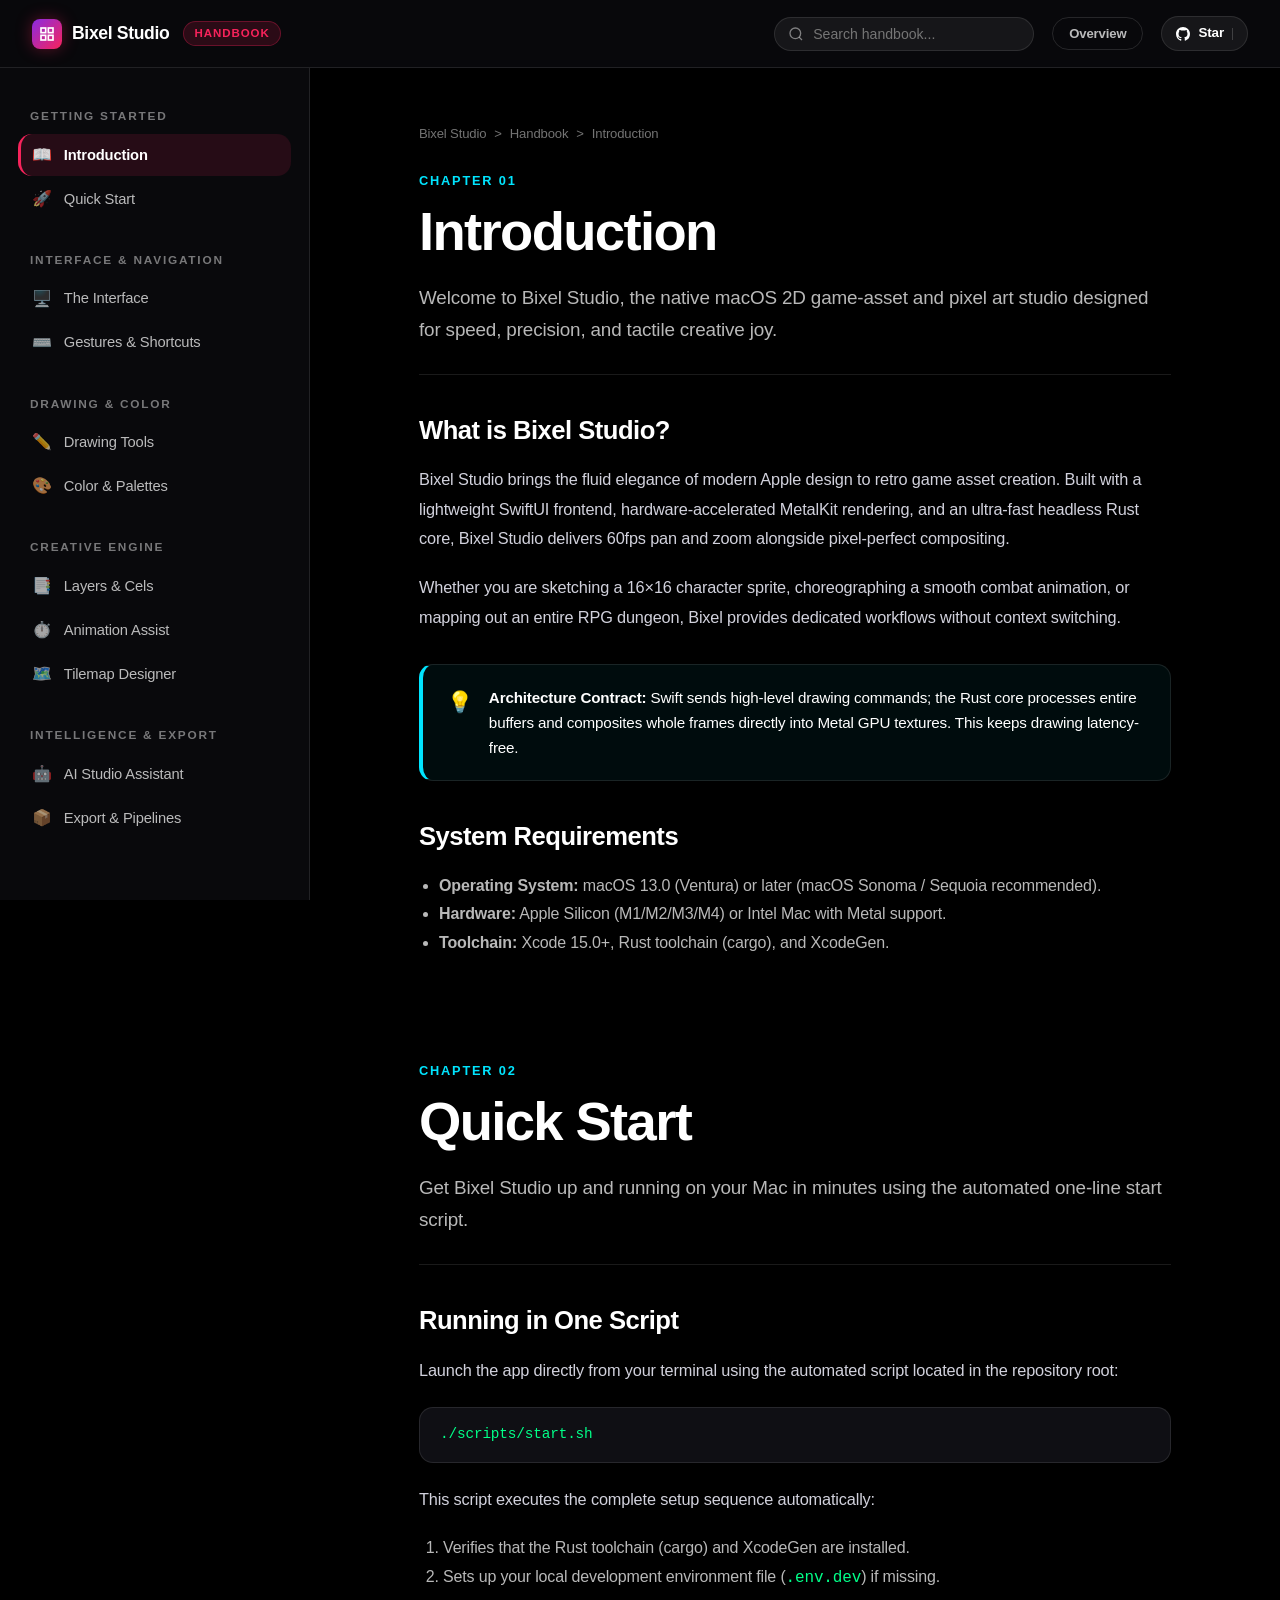
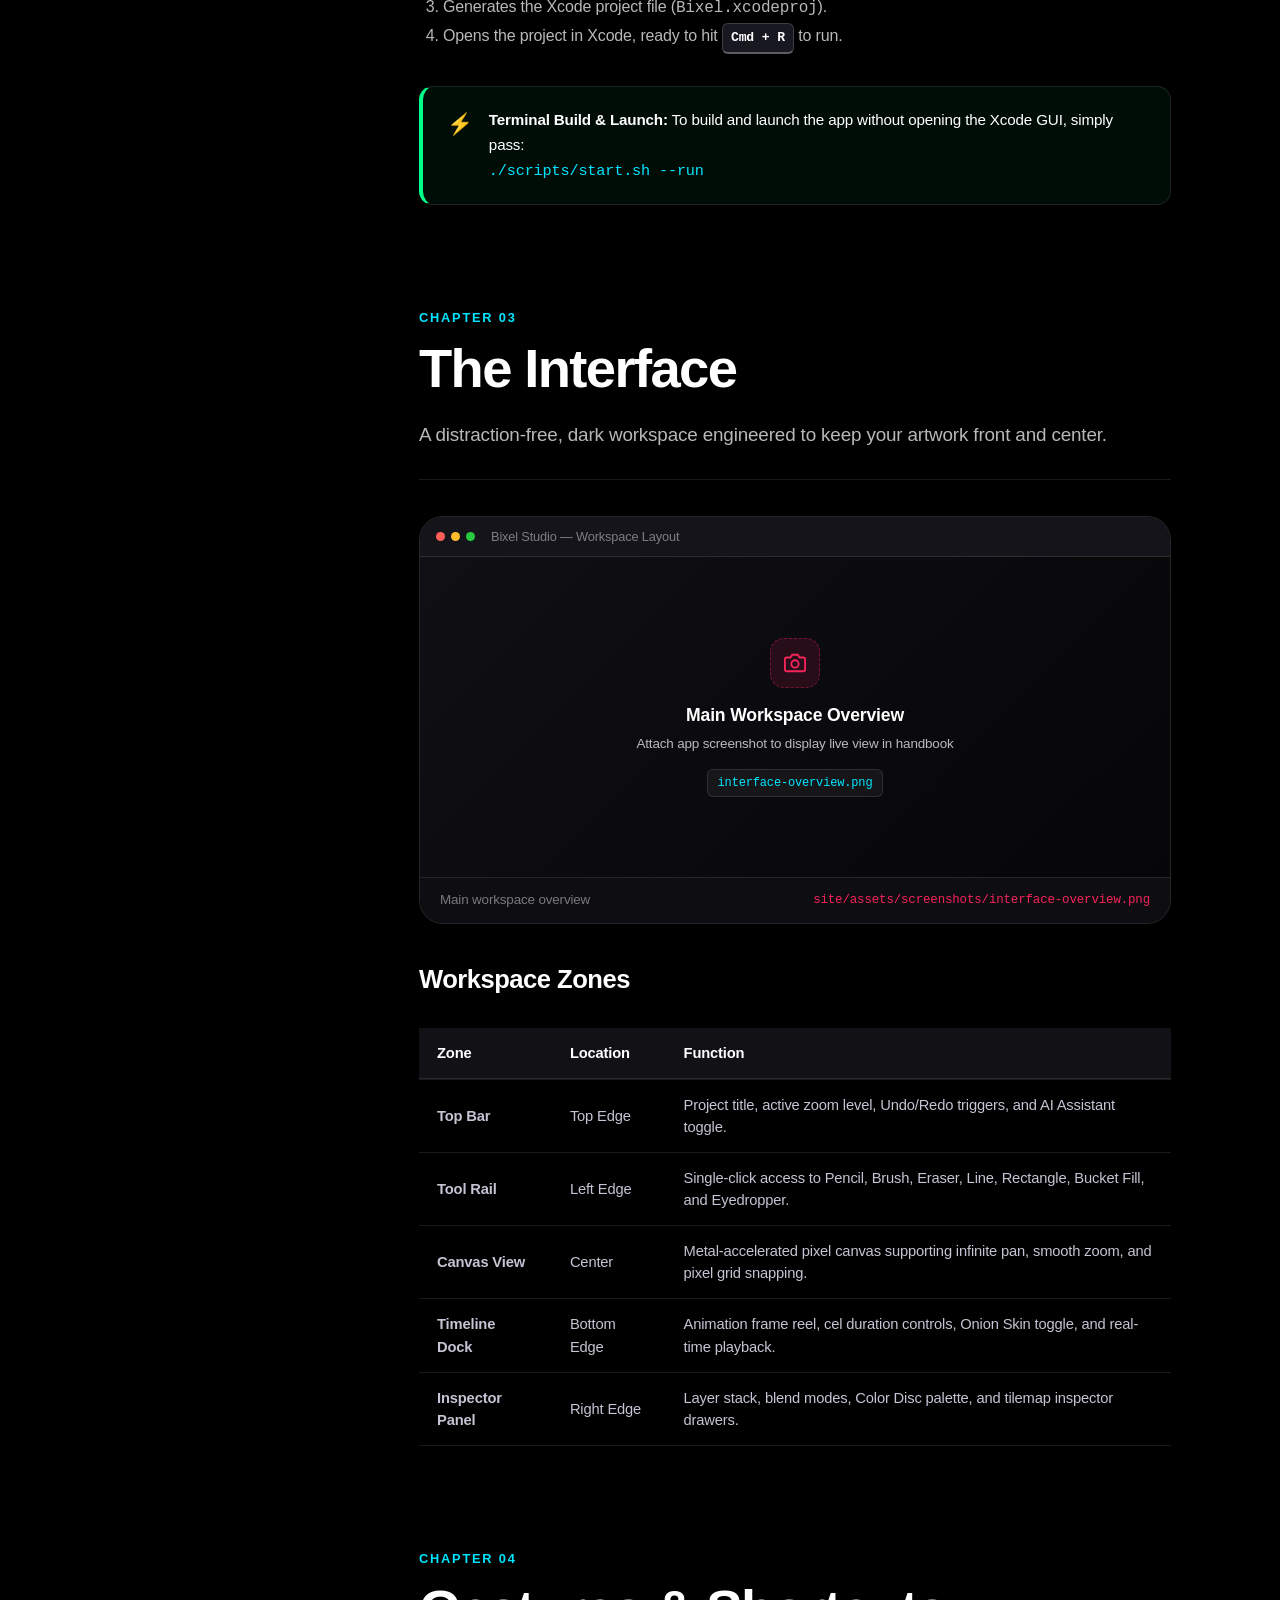
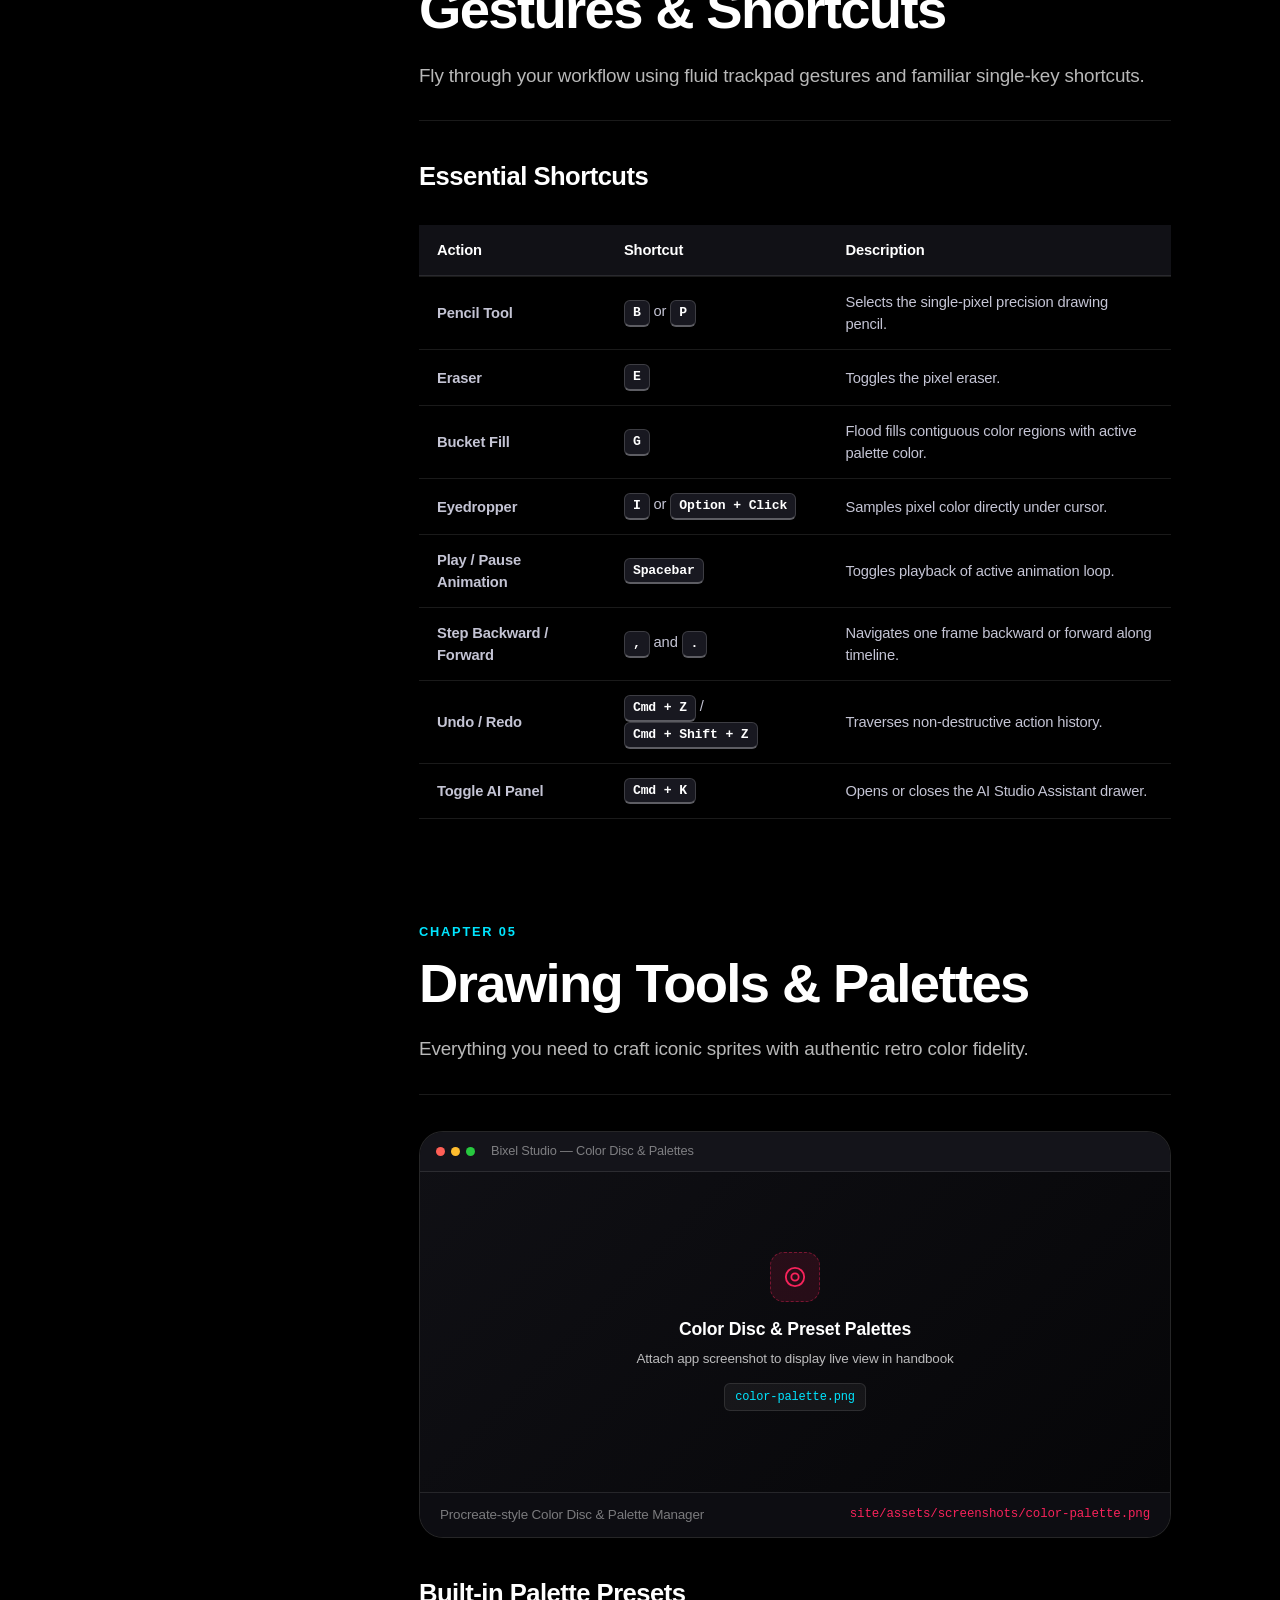
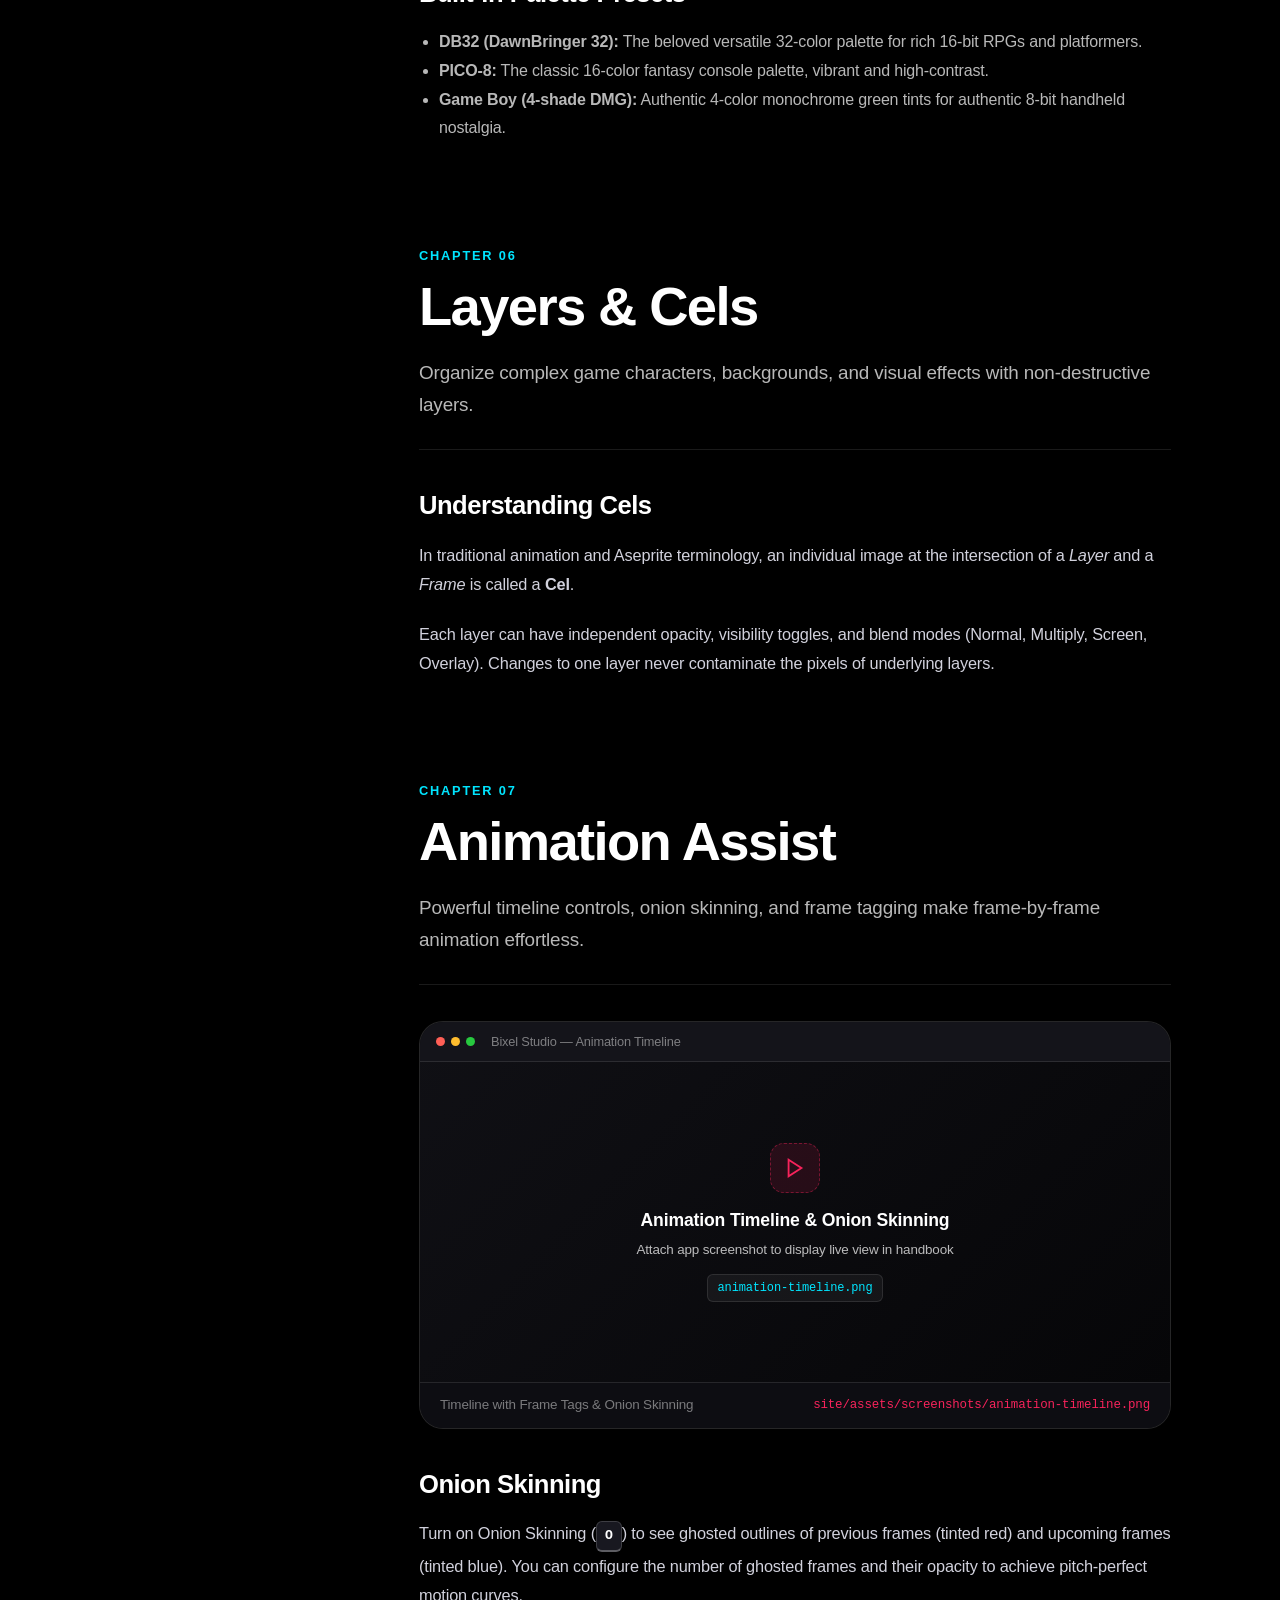
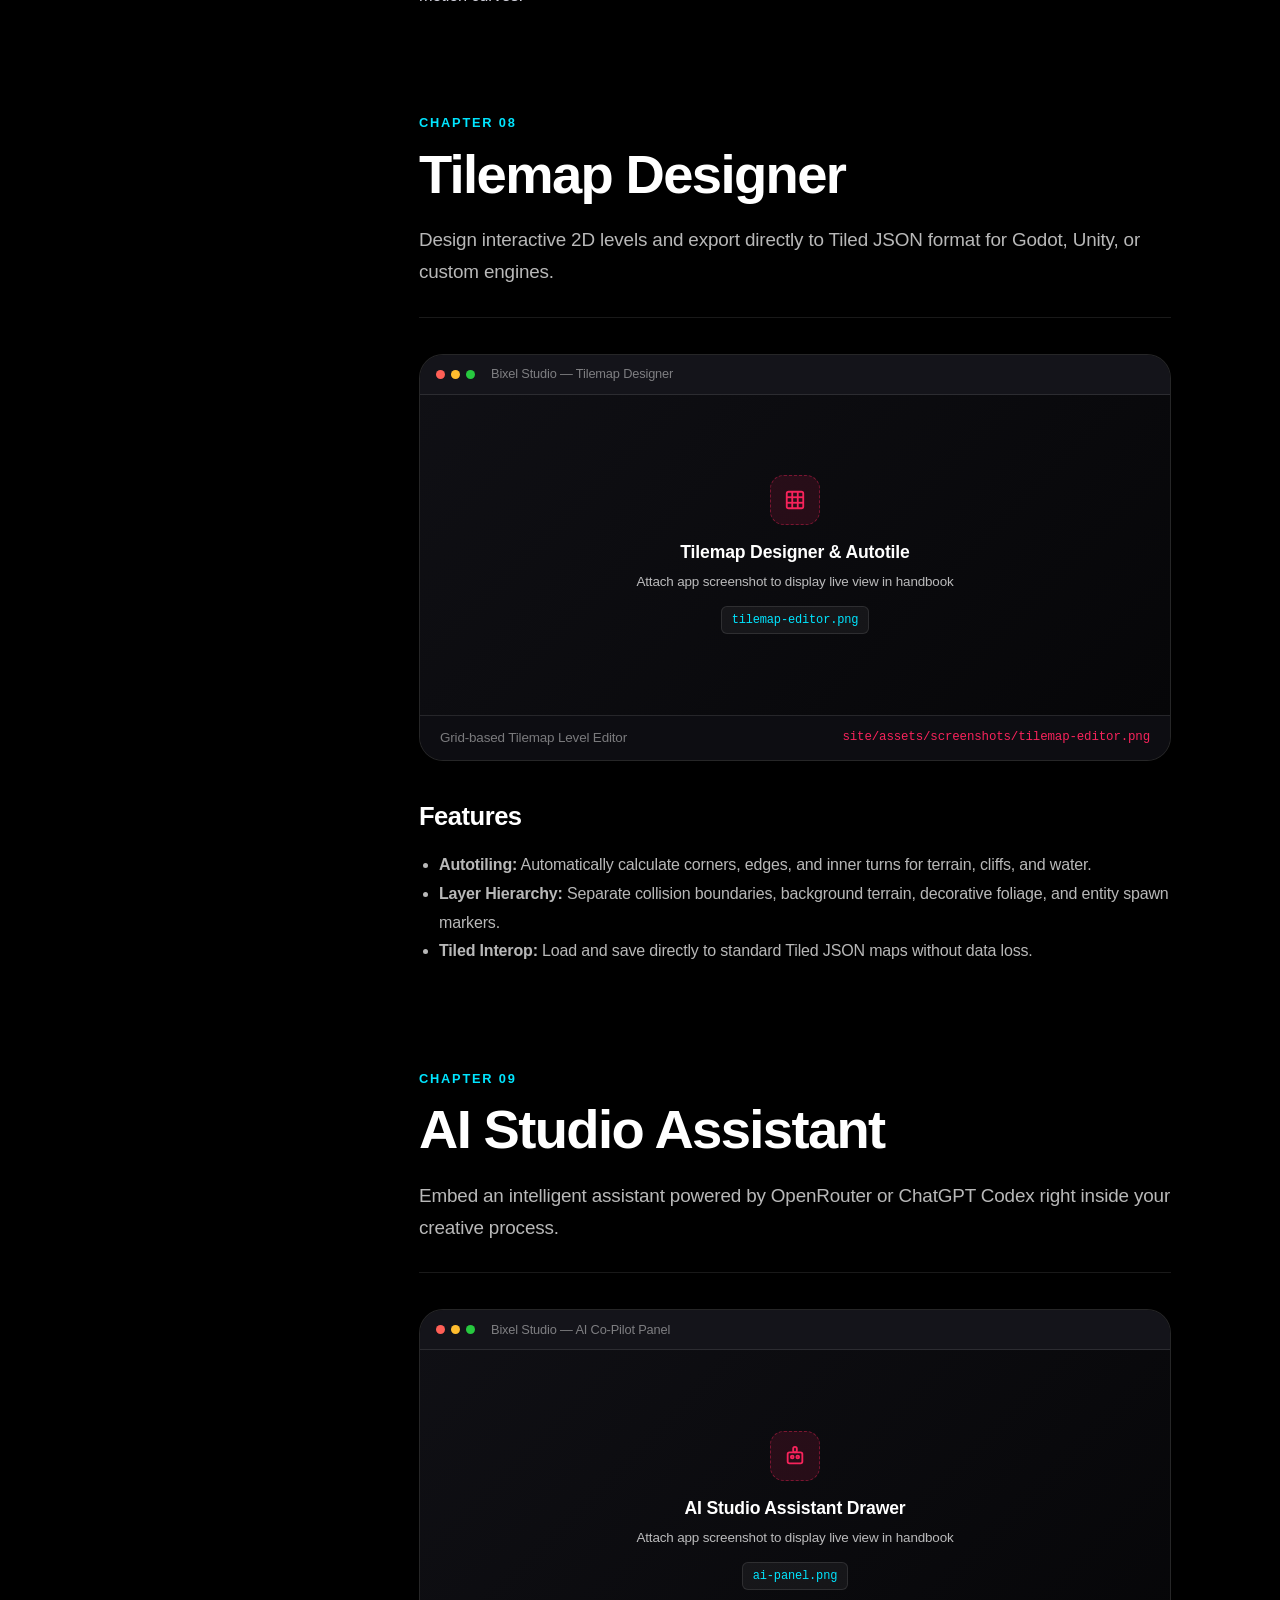
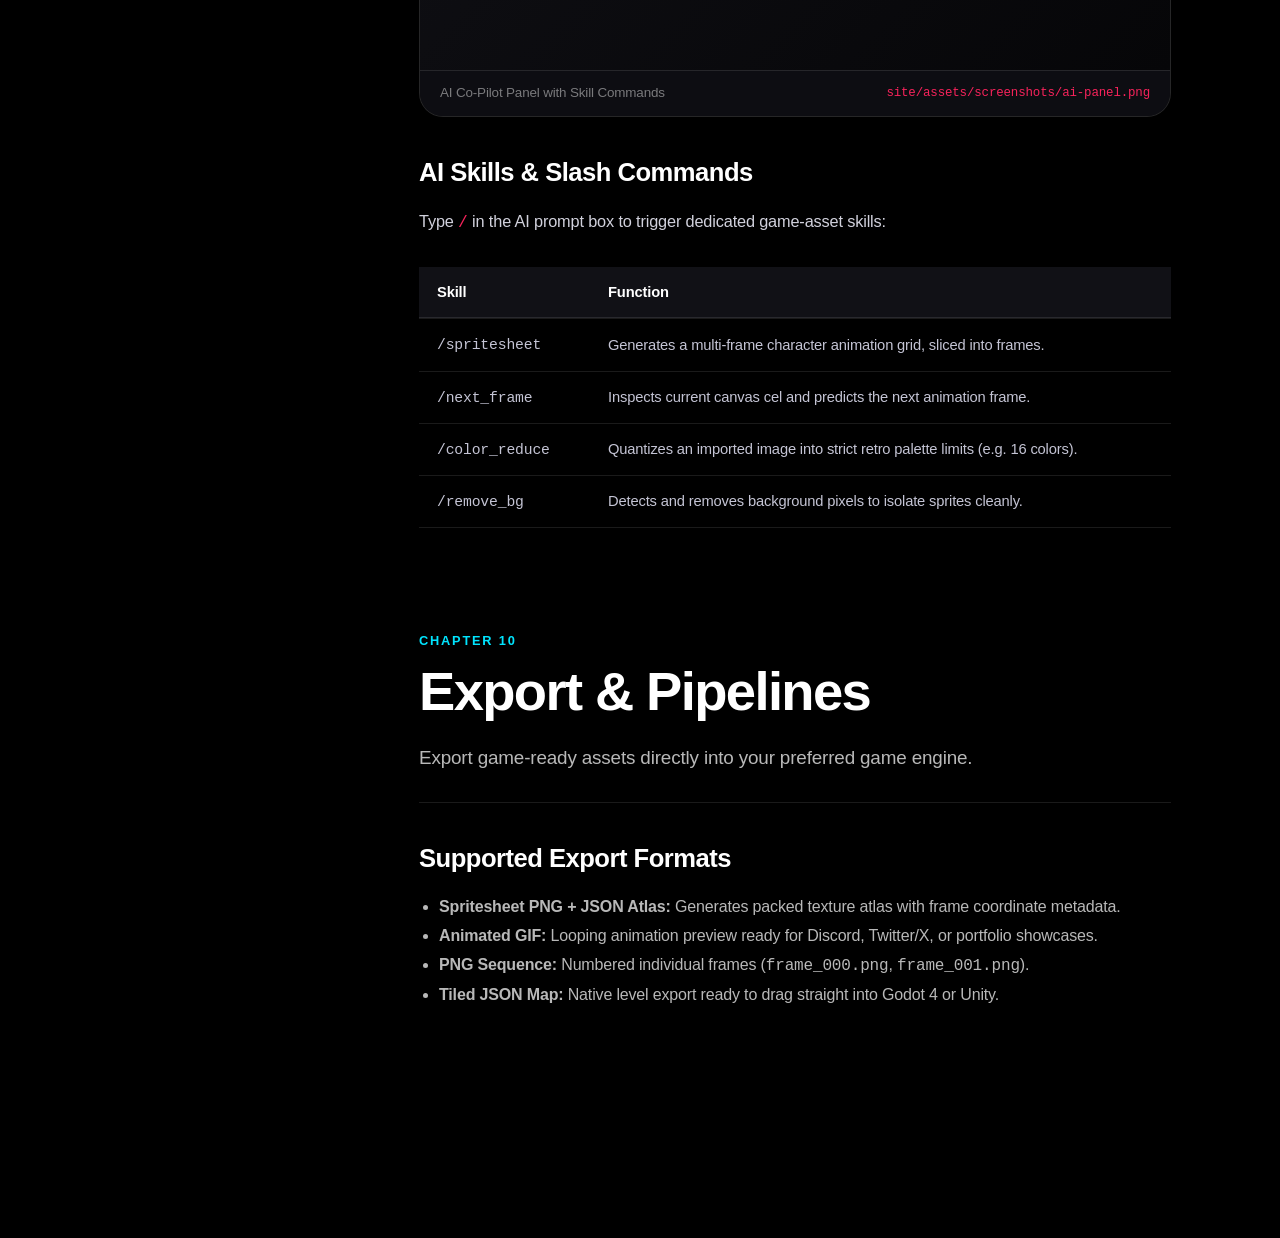
==== site/handbook/index.html @ d289a68b "gh paghesd" ====
<!DOCTYPE html>
<html lang="en">
<head>
  <meta charset="UTF-8">
  <meta name="viewport" content="width=device-width, initial-scale=1.0">
  <title>Bixel Studio Handbook — Official Documentation</title>
  <meta name="description" content="Official documentation and user guide for Bixel Studio on macOS. Learn pixel art tools, animation timelines, tilemaps, and AI assistant skills.">
  <link rel="stylesheet" href="../assets/css/style.css">
  <link rel="stylesheet" href="../assets/css/handbook.css">
</head>
<body class="handbook-body">

  <!-- Top Navigation Bar (Procreate Handbook Style) -->
  <header class="hb-topbar">
    <div class="hb-brand">
      <a href="../index.html" style="display: flex; align-items: center; gap: 10px;">
        <div class="hb-logo-box">
          <svg width="16" height="16" viewBox="0 0 24 24" fill="none" stroke="#ffffff" stroke-width="2.5">
            <rect x="3" y="3" width="7" height="7"></rect>
            <rect x="14" y="3" width="7" height="7"></rect>
            <rect x="14" y="14" width="7" height="7"></rect>
            <rect x="3" y="14" width="7" height="7"></rect>
          </svg>
        </div>
        <span class="hb-brand-title">Bixel Studio</span>
      </a>
      <span class="hb-badge">Handbook</span>
    </div>

    <div class="hb-actions">
      <div class="hb-search-wrap">
        <svg class="hb-search-icon" width="16" height="16" viewBox="0 0 24 24" fill="none" stroke="currentColor" stroke-width="2">
          <circle cx="11" cy="11" r="8"></circle>
          <line x1="21" y1="21" x2="16.65" y2="16.65"></line>
        </svg>
        <input type="text" id="handbook-search" class="hb-search-input" placeholder="Search handbook...">
      </div>
      <a href="../index.html" class="pro-btn pro-btn-tertiary pro-btn-sm">Overview</a>
      <a href="https://github.com/ajithberlin/bixel-native" target="_blank" rel="noopener" class="gh-star-pill" title="Star on GitHub">
        <svg width="14" height="14" viewBox="0 0 16 16" fill="currentColor">
          <path d="M8 0C3.58 0 0 3.58 0 8c0 3.54 2.29 6.53 5.47 7.59.4.07.55-.17.55-.38 0-.19-.01-.82-.01-1.49-2.01.37-2.53-.49-2.69-.94-.09-.23-.48-.94-.82-1.13-.28-.15-.68-.52-.01-.53.63-.01 1.08.58 1.23.82.72 1.21 1.87.87 2.33.66.07-.52.28-.87.51-1.07-1.78-.2-3.64-.89-3.64-3.95 0-.87.31-1.59.82-2.15-.08-.2-.36-1.02.08-2.12 0 0 .67-.21 2.2.82.64-.18 1.32-.27 2-.27.68 0 1.36.09 2 .27 1.53-1.04 2.2-.82 2.2-.82.44 1.1.16 1.92.08 2.12.51.56.82 1.27.82 2.15 0 3.07-1.87 3.75-3.65 3.95.29.25.54.73.54 1.48 0 1.07-.01 1.93-.01 2.2 0 .21.15.46.55.38A8.013 8.013 0 0016 8c0-4.42-3.58-8-8-8z"/>
        </svg>
        <span>Star</span>
        <span class="gh-star-divider"></span>
        <span class="github-stars-count" style="display: none;">★</span>
      </a>
    </div>
  </header>

  <div class="hb-layout">
    <!-- Sticky Sidebar Navigation -->
    <aside class="hb-sidebar">
      <div class="sidebar-group">
        <span class="sidebar-group-title">Getting Started</span>
        <ul class="sidebar-menu">
          <li><a href="#introduction" class="sidebar-item-link active"><span class="sidebar-item-icon">📖</span> Introduction</a></li>
          <li><a href="#quick-start" class="sidebar-item-link"><span class="sidebar-item-icon">🚀</span> Quick Start</a></li>
        </ul>
      </div>

      <div class="sidebar-group">
        <span class="sidebar-group-title">Interface & Navigation</span>
        <ul class="sidebar-menu">
          <li><a href="#interface" class="sidebar-item-link"><span class="sidebar-item-icon">🖥️</span> The Interface</a></li>
          <li><a href="#gestures-shortcuts" class="sidebar-item-link"><span class="sidebar-item-icon">⌨️</span> Gestures & Shortcuts</a></li>
        </ul>
      </div>

      <div class="sidebar-group">
        <span class="sidebar-group-title">Drawing & Color</span>
        <ul class="sidebar-menu">
          <li><a href="#tools" class="sidebar-item-link"><span class="sidebar-item-icon">✏️</span> Drawing Tools</a></li>
          <li><a href="#palettes" class="sidebar-item-link"><span class="sidebar-item-icon">🎨</span> Color & Palettes</a></li>
        </ul>
      </div>

      <div class="sidebar-group">
        <span class="sidebar-group-title">Creative Engine</span>
        <ul class="sidebar-menu">
          <li><a href="#layers-cels" class="sidebar-item-link"><span class="sidebar-item-icon">📑</span> Layers & Cels</a></li>
          <li><a href="#animation" class="sidebar-item-link"><span class="sidebar-item-icon">⏱️</span> Animation Assist</a></li>
          <li><a href="#tilemaps" class="sidebar-item-link"><span class="sidebar-item-icon">🗺️</span> Tilemap Designer</a></li>
        </ul>
      </div>

      <div class="sidebar-group">
        <span class="sidebar-group-title">Intelligence & Export</span>
        <ul class="sidebar-menu">
          <li><a href="#ai-assistant" class="sidebar-item-link"><span class="sidebar-item-icon">🤖</span> AI Studio Assistant</a></li>
          <li><a href="#export" class="sidebar-item-link"><span class="sidebar-item-icon">📦</span> Export & Pipelines</a></li>
        </ul>
      </div>
    </aside>

    <!-- Main Content Column -->
    <main class="hb-main">

      <!-- CHAPTER 1: INTRODUCTION -->
      <section class="hb-chapter" id="introduction">
        <div class="hb-breadcrumbs">
          <a href="../index.html">Bixel Studio</a> &gt; <span>Handbook</span> &gt; <span>Introduction</span>
        </div>
        <span class="hb-chapter-eyebrow">Chapter 01</span>
        <h1 class="hb-chapter-title">Introduction</h1>
        <p class="hb-lead">
          Welcome to Bixel Studio, the native macOS 2D game-asset and pixel art studio designed for speed, precision, and tactile creative joy.
        </p>

        <div class="hb-section">
          <h3>What is Bixel Studio?</h3>
          <p>
            Bixel Studio brings the fluid elegance of modern Apple design to retro game asset creation. Built with a lightweight SwiftUI frontend, hardware-accelerated MetalKit rendering, and an ultra-fast headless Rust core, Bixel Studio delivers 60fps pan and zoom alongside pixel-perfect compositing.
          </p>
          <p>
            Whether you are sketching a 16&times;16 character sprite, choreographing a smooth combat animation, or mapping out an entire RPG dungeon, Bixel provides dedicated workflows without context switching.
          </p>

          <div class="hb-callout hb-callout-note">
            <div class="hb-callout-icon">💡</div>
            <div>
              <strong>Architecture Contract:</strong> Swift sends high-level drawing commands; the Rust core processes entire buffers and composites whole frames directly into Metal GPU textures. This keeps drawing latency-free.
            </div>
          </div>

          <h3>System Requirements</h3>
          <ul style="color: var(--text-secondary); margin-left: 20px; line-height: 1.8;">
            <li><strong>Operating System:</strong> macOS 13.0 (Ventura) or later (macOS Sonoma / Sequoia recommended).</li>
            <li><strong>Hardware:</strong> Apple Silicon (M1/M2/M3/M4) or Intel Mac with Metal support.</li>
            <li><strong>Toolchain:</strong> Xcode 15.0+, Rust toolchain (cargo), and XcodeGen.</li>
          </ul>
        </div>
      </section>

      <!-- CHAPTER 2: QUICK START -->
      <section class="hb-chapter" id="quick-start">
        <span class="hb-chapter-eyebrow">Chapter 02</span>
        <h2 class="hb-chapter-title">Quick Start</h2>
        <p class="hb-lead">
          Get Bixel Studio up and running on your Mac in minutes using the automated one-line start script.
        </p>

        <div class="hb-section">
          <h3>Running in One Script</h3>
          <p>
            Launch the app directly from your terminal using the automated script located in the repository root:
          </p>

          <div class="hb-code">
./scripts/start.sh
          </div>

          <p>This script executes the complete setup sequence automatically:</p>
          <ol style="color: var(--text-secondary); margin-left: 24px; line-height: 1.8;">
            <li>Verifies that the Rust toolchain (cargo) and XcodeGen are installed.</li>
            <li>Sets up your local development environment file (<span style="font-family: var(--font-mono); color: var(--accent-green);">.env.dev</span>) if missing.</li>
            <li>Generates the Xcode project file (<span style="font-family: var(--font-mono);">Bixel.xcodeproj</span>).</li>
            <li>Opens the project in Xcode, ready to hit <span class="kbd">Cmd + R</span> to run.</li>
          </ol>

          <div class="hb-callout hb-callout-tip">
            <div class="hb-callout-icon">⚡</div>
            <div>
              <strong>Terminal Build & Launch:</strong> To build and launch the app without opening the Xcode GUI, simply pass:
              <br><code style="color: var(--accent-cyan);">./scripts/start.sh --run</code>
            </div>
          </div>
        </div>
      </section>

      <!-- CHAPTER 3: THE INTERFACE -->
      <section class="hb-chapter" id="interface">
        <span class="hb-chapter-eyebrow">Chapter 03</span>
        <h2 class="hb-chapter-title">The Interface</h2>
        <p class="hb-lead">
          A distraction-free, dark workspace engineered to keep your artwork front and center.
        </p>

        <div class="hb-section">
          <div class="hb-screenshot-card">
            <div class="screenshot-slot" data-slot="interface-overview">
              <img src="../assets/screenshots/interface-overview.png" alt="Bixel Studio Workspace Layout">
              <div class="slot-placeholder">
                <div class="slot-header">
                  <div class="slot-dots">
                    <span class="slot-dot slot-dot-red"></span>
                    <span class="slot-dot slot-dot-yellow"></span>
                    <span class="slot-dot slot-dot-green"></span>
                  </div>
                  <span class="slot-title">Bixel Studio — Workspace Layout</span>
                </div>
                <div class="slot-body">
                  <div class="slot-icon">
                    <svg width="22" height="22" viewBox="0 0 24 24" fill="none" stroke="currentColor" stroke-width="2"><path d="M23 19a2 2 0 0 1-2 2H3a2 2 0 0 1-2-2V8a2 2 0 0 1 2-2h4l2-3h6l2 3h4a2 2 0 0 1 2 2z"></path><circle cx="12" cy="13" r="4"></circle></svg>
                  </div>
                  <div class="slot-name">Main Workspace Overview</div>
                  <div class="slot-hint">Attach app screenshot to display live view in handbook</div>
                  <span class="slot-badge">interface-overview.png</span>
                </div>
              </div>
            </div>
            <div class="hb-screenshot-caption">
              <span>Main workspace overview</span>
              <code>site/assets/screenshots/interface-overview.png</code>
            </div>
          </div>

          <h3>Workspace Zones</h3>
          <table class="hb-table">
            <thead>
              <tr>
                <th>Zone</th>
                <th>Location</th>
                <th>Function</th>
              </tr>
            </thead>
            <tbody>
              <tr>
                <td><strong>Top Bar</strong></td>
                <td>Top Edge</td>
                <td>Project title, active zoom level, Undo/Redo triggers, and AI Assistant toggle.</td>
              </tr>
              <tr>
                <td><strong>Tool Rail</strong></td>
                <td>Left Edge</td>
                <td>Single-click access to Pencil, Brush, Eraser, Line, Rectangle, Bucket Fill, and Eyedropper.</td>
              </tr>
              <tr>
                <td><strong>Canvas View</strong></td>
                <td>Center</td>
                <td>Metal-accelerated pixel canvas supporting infinite pan, smooth zoom, and pixel grid snapping.</td>
              </tr>
              <tr>
                <td><strong>Timeline Dock</strong></td>
                <td>Bottom Edge</td>
                <td>Animation frame reel, cel duration controls, Onion Skin toggle, and real-time playback.</td>
              </tr>
              <tr>
                <td><strong>Inspector Panel</strong></td>
                <td>Right Edge</td>
                <td>Layer stack, blend modes, Color Disc palette, and tilemap inspector drawers.</td>
              </tr>
            </tbody>
          </table>
        </div>
      </section>

      <!-- CHAPTER 4: GESTURES & SHORTCUTS -->
      <section class="hb-chapter" id="gestures-shortcuts">
        <span class="hb-chapter-eyebrow">Chapter 04</span>
        <h2 class="hb-chapter-title">Gestures & Shortcuts</h2>
        <p class="hb-lead">
          Fly through your workflow using fluid trackpad gestures and familiar single-key shortcuts.
        </p>

        <div class="hb-section">
          <h3>Essential Shortcuts</h3>
          <table class="hb-table">
            <thead>
              <tr>
                <th>Action</th>
                <th>Shortcut</th>
                <th>Description</th>
              </tr>
            </thead>
            <tbody>
              <tr>
                <td><strong>Pencil Tool</strong></td>
                <td><span class="kbd">B</span> or <span class="kbd">P</span></td>
                <td>Selects the single-pixel precision drawing pencil.</td>
              </tr>
              <tr>
                <td><strong>Eraser</strong></td>
                <td><span class="kbd">E</span></td>
                <td>Toggles the pixel eraser.</td>
              </tr>
              <tr>
                <td><strong>Bucket Fill</strong></td>
                <td><span class="kbd">G</span></td>
                <td>Flood fills contiguous color regions with active palette color.</td>
              </tr>
              <tr>
                <td><strong>Eyedropper</strong></td>
                <td><span class="kbd">I</span> or <span class="kbd">Option + Click</span></td>
                <td>Samples pixel color directly under cursor.</td>
              </tr>
              <tr>
                <td><strong>Play / Pause Animation</strong></td>
                <td><span class="kbd">Spacebar</span></td>
                <td>Toggles playback of active animation loop.</td>
              </tr>
              <tr>
                <td><strong>Step Backward / Forward</strong></td>
                <td><span class="kbd">,</span> and <span class="kbd">.</span></td>
                <td>Navigates one frame backward or forward along timeline.</td>
              </tr>
              <tr>
                <td><strong>Undo / Redo</strong></td>
                <td><span class="kbd">Cmd + Z</span> / <span class="kbd">Cmd + Shift + Z</span></td>
                <td>Traverses non-destructive action history.</td>
              </tr>
              <tr>
                <td><strong>Toggle AI Panel</strong></td>
                <td><span class="kbd">Cmd + K</span></td>
                <td>Opens or closes the AI Studio Assistant drawer.</td>
              </tr>
            </tbody>
          </table>
        </div>
      </section>

      <!-- CHAPTER 5: DRAWING TOOLS & PALETTES -->
      <section class="hb-chapter" id="tools">
        <span class="hb-chapter-eyebrow">Chapter 05</span>
        <h2 class="hb-chapter-title">Drawing Tools & Palettes</h2>
        <p class="hb-lead">
          Everything you need to craft iconic sprites with authentic retro color fidelity.
        </p>

        <div class="hb-section" id="palettes">
          <div class="hb-screenshot-card">
            <div class="screenshot-slot" data-slot="color-palette">
              <img src="../assets/screenshots/color-palette.png" alt="Color Disc & Palette Presets">
              <div class="slot-placeholder">
                <div class="slot-header">
                  <div class="slot-dots">
                    <span class="slot-dot slot-dot-red"></span>
                    <span class="slot-dot slot-dot-yellow"></span>
                    <span class="slot-dot slot-dot-green"></span>
                  </div>
                  <span class="slot-title">Bixel Studio — Color Disc & Palettes</span>
                </div>
                <div class="slot-body">
                  <div class="slot-icon">
                    <svg width="22" height="22" viewBox="0 0 24 24" fill="none" stroke="currentColor" stroke-width="2"><circle cx="12" cy="12" r="10"></circle><circle cx="12" cy="12" r="4"></circle></svg>
                  </div>
                  <div class="slot-name">Color Disc & Preset Palettes</div>
                  <div class="slot-hint">Attach app screenshot to display live view in handbook</div>
                  <span class="slot-badge">color-palette.png</span>
                </div>
              </div>
            </div>
            <div class="hb-screenshot-caption">
              <span>Procreate-style Color Disc & Palette Manager</span>
              <code>site/assets/screenshots/color-palette.png</code>
            </div>
          </div>

          <h3>Built-in Palette Presets</h3>
          <ul style="color: var(--text-secondary); margin-left: 20px; line-height: 1.8;">
            <li><strong>DB32 (DawnBringer 32):</strong> The beloved versatile 32-color palette for rich 16-bit RPGs and platformers.</li>
            <li><strong>PICO-8:</strong> The classic 16-color fantasy console palette, vibrant and high-contrast.</li>
            <li><strong>Game Boy (4-shade DMG):</strong> Authentic 4-color monochrome green tints for authentic 8-bit handheld nostalgia.</li>
          </ul>
        </div>
      </section>

      <!-- CHAPTER 6: LAYERS & CELS -->
      <section class="hb-chapter" id="layers-cels">
        <span class="hb-chapter-eyebrow">Chapter 06</span>
        <h2 class="hb-chapter-title">Layers & Cels</h2>
        <p class="hb-lead">
          Organize complex game characters, backgrounds, and visual effects with non-destructive layers.
        </p>

        <div class="hb-section">
          <h3>Understanding Cels</h3>
          <p>
            In traditional animation and Aseprite terminology, an individual image at the intersection of a <em>Layer</em> and a <em>Frame</em> is called a <strong>Cel</strong>.
          </p>
          <p>
            Each layer can have independent opacity, visibility toggles, and blend modes (Normal, Multiply, Screen, Overlay). Changes to one layer never contaminate the pixels of underlying layers.
          </p>
        </div>
      </section>

      <!-- CHAPTER 7: ANIMATION ASSIST -->
      <section class="hb-chapter" id="animation">
        <span class="hb-chapter-eyebrow">Chapter 07</span>
        <h2 class="hb-chapter-title">Animation Assist</h2>
        <p class="hb-lead">
          Powerful timeline controls, onion skinning, and frame tagging make frame-by-frame animation effortless.
        </p>

        <div class="hb-section">
          <div class="hb-screenshot-card">
            <div class="screenshot-slot" data-slot="animation-timeline">
              <img src="../assets/screenshots/animation-timeline.png" alt="Animation Timeline">
              <div class="slot-placeholder">
                <div class="slot-header">
                  <div class="slot-dots">
                    <span class="slot-dot slot-dot-red"></span>
                    <span class="slot-dot slot-dot-yellow"></span>
                    <span class="slot-dot slot-dot-green"></span>
                  </div>
                  <span class="slot-title">Bixel Studio — Animation Timeline</span>
                </div>
                <div class="slot-body">
                  <div class="slot-icon">
                    <svg width="22" height="22" viewBox="0 0 24 24" fill="none" stroke="currentColor" stroke-width="2"><polygon points="5 3 19 12 5 21 5 3"></polygon></svg>
                  </div>
                  <div class="slot-name">Animation Timeline & Onion Skinning</div>
                  <div class="slot-hint">Attach app screenshot to display live view in handbook</div>
                  <span class="slot-badge">animation-timeline.png</span>
                </div>
              </div>
            </div>
            <div class="hb-screenshot-caption">
              <span>Timeline with Frame Tags & Onion Skinning</span>
              <code>site/assets/screenshots/animation-timeline.png</code>
            </div>
          </div>

          <h3>Onion Skinning</h3>
          <p>
            Turn on Onion Skinning (<span class="kbd">O</span>) to see ghosted outlines of previous frames (tinted red) and upcoming frames (tinted blue). You can configure the number of ghosted frames and their opacity to achieve pitch-perfect motion curves.
          </p>
        </div>
      </section>

      <!-- CHAPTER 8: TILEMAP DESIGNER -->
      <section class="hb-chapter" id="tilemaps">
        <span class="hb-chapter-eyebrow">Chapter 08</span>
        <h2 class="hb-chapter-title">Tilemap Designer</h2>
        <p class="hb-lead">
          Design interactive 2D levels and export directly to Tiled JSON format for Godot, Unity, or custom engines.
        </p>

        <div class="hb-section">
          <div class="hb-screenshot-card">
            <div class="screenshot-slot" data-slot="tilemap-editor">
              <img src="../assets/screenshots/tilemap-editor.png" alt="Tilemap Designer">
              <div class="slot-placeholder">
                <div class="slot-header">
                  <div class="slot-dots">
                    <span class="slot-dot slot-dot-red"></span>
                    <span class="slot-dot slot-dot-yellow"></span>
                    <span class="slot-dot slot-dot-green"></span>
                  </div>
                  <span class="slot-title">Bixel Studio — Tilemap Designer</span>
                </div>
                <div class="slot-body">
                  <div class="slot-icon">
                    <svg width="22" height="22" viewBox="0 0 24 24" fill="none" stroke="currentColor" stroke-width="2"><rect x="3" y="3" width="18" height="18" rx="2" ry="2"></rect><line x1="3" y1="9" x2="21" y2="9"></line><line x1="3" y1="15" x2="21" y2="15"></line><line x1="9" y1="3" x2="9" y2="21"></line><line x1="15" y1="3" x2="15" y2="21"></line></svg>
                  </div>
                  <div class="slot-name">Tilemap Designer & Autotile</div>
                  <div class="slot-hint">Attach app screenshot to display live view in handbook</div>
                  <span class="slot-badge">tilemap-editor.png</span>
                </div>
              </div>
            </div>
            <div class="hb-screenshot-caption">
              <span>Grid-based Tilemap Level Editor</span>
              <code>site/assets/screenshots/tilemap-editor.png</code>
            </div>
          </div>

          <h3>Features</h3>
          <ul style="color: var(--text-secondary); margin-left: 20px; line-height: 1.8;">
            <li><strong>Autotiling:</strong> Automatically calculate corners, edges, and inner turns for terrain, cliffs, and water.</li>
            <li><strong>Layer Hierarchy:</strong> Separate collision boundaries, background terrain, decorative foliage, and entity spawn markers.</li>
            <li><strong>Tiled Interop:</strong> Load and save directly to standard Tiled JSON maps without data loss.</li>
          </ul>
        </div>
      </section>

      <!-- CHAPTER 9: AI STUDIO ASSISTANT -->
      <section class="hb-chapter" id="ai-assistant">
        <span class="hb-chapter-eyebrow">Chapter 09</span>
        <h2 class="hb-chapter-title">AI Studio Assistant</h2>
        <p class="hb-lead">
          Embed an intelligent assistant powered by OpenRouter or ChatGPT Codex right inside your creative process.
        </p>

        <div class="hb-section">
          <div class="hb-screenshot-card">
            <div class="screenshot-slot" data-slot="ai-panel">
              <img src="../assets/screenshots/ai-panel.png" alt="AI Studio Assistant Drawer">
              <div class="slot-placeholder">
                <div class="slot-header">
                  <div class="slot-dots">
                    <span class="slot-dot slot-dot-red"></span>
                    <span class="slot-dot slot-dot-yellow"></span>
                    <span class="slot-dot slot-dot-green"></span>
                  </div>
                  <span class="slot-title">Bixel Studio — AI Co-Pilot Panel</span>
                </div>
                <div class="slot-body">
                  <div class="slot-icon">
                    <svg width="22" height="22" viewBox="0 0 24 24" fill="none" stroke="currentColor" stroke-width="2"><path d="M12 2a2 2 0 0 1 2 2v2a2 2 0 0 1-2 2 2 2 0 0 1-2-2V4a2 2 0 0 1 2-2z"></path><rect x="4" y="8" width="16" height="12" rx="2"></rect><circle cx="9" cy="13" r="1.5"></circle><circle cx="15" cy="13" r="1.5"></circle></svg>
                  </div>
                  <div class="slot-name">AI Studio Assistant Drawer</div>
                  <div class="slot-hint">Attach app screenshot to display live view in handbook</div>
                  <span class="slot-badge">ai-panel.png</span>
                </div>
              </div>
            </div>
            <div class="hb-screenshot-caption">
              <span>AI Co-Pilot Panel with Skill Commands</span>
              <code>site/assets/screenshots/ai-panel.png</code>
            </div>
          </div>

          <h3>AI Skills & Slash Commands</h3>
          <p>
            Type <span style="font-family: var(--font-mono); color: var(--accent-magenta);">/</span> in the AI prompt box to trigger dedicated game-asset skills:
          </p>
          <table class="hb-table">
            <thead>
              <tr>
                <th>Skill</th>
                <th>Function</th>
              </tr>
            </thead>
            <tbody>
              <tr>
                <td><code>/spritesheet</code></td>
                <td>Generates a multi-frame character animation grid, sliced into frames.</td>
              </tr>
              <tr>
                <td><code>/next_frame</code></td>
                <td>Inspects current canvas cel and predicts the next animation frame.</td>
              </tr>
              <tr>
                <td><code>/color_reduce</code></td>
                <td>Quantizes an imported image into strict retro palette limits (e.g. 16 colors).</td>
              </tr>
              <tr>
                <td><code>/remove_bg</code></td>
                <td>Detects and removes background pixels to isolate sprites cleanly.</td>
              </tr>
            </tbody>
          </table>
        </div>
      </section>

      <!-- CHAPTER 10: EXPORT & PIPELINES -->
      <section class="hb-chapter" id="export">
        <span class="hb-chapter-eyebrow">Chapter 10</span>
        <h2 class="hb-chapter-title">Export & Pipelines</h2>
        <p class="hb-lead">
          Export game-ready assets directly into your preferred game engine.
        </p>

        <div class="hb-section">
          <h3>Supported Export Formats</h3>
          <ul style="color: var(--text-secondary); margin-left: 20px; line-height: 1.8;">
            <li><strong>Spritesheet PNG + JSON Atlas:</strong> Generates packed texture atlas with frame coordinate metadata.</li>
            <li><strong>Animated GIF:</strong> Looping animation preview ready for Discord, Twitter/X, or portfolio showcases.</li>
            <li><strong>PNG Sequence:</strong> Numbered individual frames (<span style="font-family: var(--font-mono);">frame_000.png</span>, <span style="font-family: var(--font-mono);">frame_001.png</span>).</li>
            <li><strong>Tiled JSON Map:</strong> Native level export ready to drag straight into Godot 4 or Unity.</li>
          </ul>
        </div>
      </section>

    </main>
  </div>

  <script src="../assets/js/handbook.js"></script>
</body>
</html>
---- site/assets/css/style.css ----
/* ==========================================================================
   Bixel Studio — Procreate Ultra-Modern Design System
   Inspired directly by procreate.com (OLED pitch black, Bento tiles, Apple typography)
   ========================================================================== */

:root {
  --bg-black: #000000;
  --bg-surface-1: #0d0d0f;
  --bg-surface-2: #141418;
  --bg-surface-3: #1a1a22;
  --bg-glass: rgba(18, 18, 24, 0.65);
  
  --text-white: #ffffff;
  --text-secondary: rgba(255, 255, 255, 0.72);
  --text-tertiary: rgba(255, 255, 255, 0.45);
  --text-muted: rgba(255, 255, 255, 0.3);

  --accent-magenta: #f7235b;
  --accent-purple: #8a2be2;
  --accent-cyan: #00e5ff;
  --accent-green: #00ff88;
  
  --border-hairline: rgba(255, 255, 255, 0.1);
  --border-focus: rgba(255, 255, 255, 0.25);
  --border-accent: rgba(247, 35, 91, 0.4);

  --radius-sm: 8px;
  --radius-md: 14px;
  --radius-lg: 24px;
  --radius-xl: 32px;
  --radius-pill: 9999px;

  --font-sans: -apple-system, BlinkMacSystemFont, "SF Pro Display", "SF Pro Text", "Inter", "Helvetica Neue", sans-serif;
  --font-mono: "SF Mono", "JetBrains Mono", Menlo, Consolas, monospace;
}

* {
  box-sizing: border-box;
  margin: 0;
  padding: 0;
}

html {
  background-color: var(--bg-black);
  color: var(--text-white);
  font-family: var(--font-sans);
  -webkit-font-smoothing: antialiased;
  -moz-osx-font-smoothing: grayscale;
  scroll-behavior: smooth;
}

body {
  background-color: var(--bg-black);
  color: var(--text-white);
  overflow-x: hidden;
  line-height: 1.5;
  letter-spacing: -0.01em;
}

a {
  color: inherit;
  text-decoration: none;
  transition: all 0.2s ease;
}

/* ==========================================================================
   Navigation: Floating Glass Pill (Procreate Style)
   ========================================================================== */
.site-nav-wrapper {
  position: fixed;
  top: 20px;
  left: 0;
  right: 0;
  display: flex;
  justify-content: center;
  z-index: 1000;
  padding: 0 24px;
  pointer-events: none;
}

.site-nav {
  pointer-events: auto;
  display: flex;
  align-items: center;
  justify-content: space-between;
  gap: 32px;
  background: rgba(16, 16, 20, 0.75);
  backdrop-filter: blur(28px);
  -webkit-backdrop-filter: blur(28px);
  border: 1px solid var(--border-hairline);
  padding: 8px 12px 8px 20px;
  border-radius: var(--radius-pill);
  box-shadow: 0 16px 40px rgba(0, 0, 0, 0.8), inset 0 1px 0 rgba(255, 255, 255, 0.12);
  max-width: 980px;
  width: 100%;
  transition: all 0.3s ease;
}

.nav-brand {
  display: flex;
  align-items: center;
  gap: 10px;
  font-weight: 700;
  font-size: 1.05rem;
  letter-spacing: -0.02em;
}

.nav-brand-logo {
  width: 28px;
  height: 28px;
  background: linear-gradient(135deg, #8a2be2 0%, #f7235b 100%);
  border-radius: 8px;
  display: flex;
  align-items: center;
  justify-content: center;
  box-shadow: 0 0 16px rgba(247, 35, 91, 0.4);
}

.nav-items {
  display: flex;
  align-items: center;
  gap: 28px;
  list-style: none;
  font-size: 0.9rem;
  font-weight: 500;
  color: var(--text-secondary);
}

.nav-items a:hover {
  color: var(--text-white);
}

.nav-actions {
  display: flex;
  align-items: center;
  gap: 10px;
}

/* ==========================================================================
   Buttons (Procreate Style: Clean, Pill, Tactile)
   ========================================================================== */
.pro-btn {
  display: inline-flex;
  align-items: center;
  justify-content: center;
  gap: 8px;
  padding: 10px 22px;
  border-radius: var(--radius-pill);
  font-size: 0.92rem;
  font-weight: 600;
  letter-spacing: -0.01em;
  cursor: pointer;
  border: none;
  transition: all 0.2s cubic-bezier(0.16, 1, 0.3, 1);
  white-space: nowrap;
}

.pro-btn-primary {
  background: #ffffff;
  color: #000000;
  box-shadow: 0 4px 20px rgba(255, 255, 255, 0.2);
}

.pro-btn-primary:hover {
  transform: scale(1.03);
  box-shadow: 0 6px 28px rgba(255, 255, 255, 0.35);
}

.pro-btn-secondary {
  background: rgba(255, 255, 255, 0.08);
  color: var(--text-white);
  border: 1px solid var(--border-hairline);
  backdrop-filter: blur(12px);
}

.pro-btn-secondary:hover {
  background: rgba(255, 255, 255, 0.15);
  border-color: rgba(255, 255, 255, 0.25);
  transform: scale(1.02);
}

.pro-btn-tertiary {
  background: transparent;
  color: var(--text-secondary);
  border: 1px solid rgba(255, 255, 255, 0.12);
}

.pro-btn-tertiary:hover {
  color: var(--text-white);
  border-color: rgba(255, 255, 255, 0.3);
}

.pro-btn-sm {
  padding: 6px 16px;
  font-size: 0.82rem;
}

.pro-btn-lg {
  padding: 14px 34px;
  font-size: 1.05rem;
}

/* ==========================================================================
   Hero Section (Cinematic Art Studio Presence)
   ========================================================================== */
.hero-container {
  position: relative;
  min-height: 100vh;
  display: flex;
  flex-direction: column;
  align-items: center;
  justify-content: center;
  text-align: center;
  padding: 160px 24px 80px;
  background: radial-gradient(circle at 50% 15%, rgba(138, 43, 226, 0.18) 0%, rgba(247, 35, 91, 0.08) 35%, rgba(0, 0, 0, 0) 70%), #000000;
  overflow: hidden;
}

.text-subheading {
  font-size: 0.82rem;
  font-weight: 700;
  text-transform: uppercase;
  letter-spacing: 0.18em;
  color: var(--accent-magenta);
  margin-bottom: 20px;
  display: inline-flex;
  align-items: center;
  gap: 8px;
}

.hero-heading {
  font-size: clamp(3.2rem, 7.5vw, 6.4rem);
  font-weight: 800;
  letter-spacing: -0.04em;
  line-height: 1.02;
  margin-bottom: 24px;
  max-width: 1000px;
}

.gradient-title {
  background: linear-gradient(135deg, #ffffff 30%, rgba(255, 255, 255, 0.6) 100%);
  -webkit-background-clip: text;
  -webkit-text-fill-color: transparent;
}

.gradient-accent {
  background: linear-gradient(135deg, #f7235b 0%, #ff80a5 50%, #00e5ff 100%);
  -webkit-background-clip: text;
  -webkit-text-fill-color: transparent;
}

.hero-description {
  font-size: clamp(1.1rem, 2vw, 1.35rem);
  color: var(--text-secondary);
  max-width: 680px;
  margin: 0 auto 40px;
  line-height: 1.65;
  font-weight: 400;
}

.hero-buttons {
  display: flex;
  align-items: center;
  justify-content: center;
  gap: 16px;
  flex-wrap: wrap;
  margin-bottom: 48px;
}

/* Quick Start Shell Bar */
.cli-box {
  background: rgba(18, 18, 22, 0.85);
  border: 1px solid var(--border-hairline);
  padding: 10px 18px;
  border-radius: var(--radius-pill);
  display: inline-flex;
  align-items: center;
  gap: 14px;
  box-shadow: 0 10px 30px rgba(0, 0, 0, 0.6);
  margin-bottom: 60px;
  backdrop-filter: blur(20px);
}

.cli-code {
  font-family: var(--font-mono);
  font-size: 0.9rem;
  color: var(--accent-green);
  display: flex;
  align-items: center;
  gap: 8px;
}

.cli-copy-btn {
  background: rgba(255, 255, 255, 0.08);
  border: none;
  color: var(--text-secondary);
  cursor: pointer;
  padding: 6px 12px;
  border-radius: var(--radius-pill);
  font-size: 0.78rem;
  font-weight: 600;
  display: flex;
  align-items: center;
  gap: 6px;
  transition: all 0.2s;
}

.cli-copy-btn:hover {
  background: rgba(255, 255, 255, 0.16);
  color: #ffffff;
}

/* Hero Showcase Canvas Window */
.hero-showcase-frame {
  width: 100%;
  max-width: 1140px;
  margin: 0 auto;
  border-radius: var(--radius-xl);
  background: var(--bg-surface-1);
  border: 1px solid rgba(255, 255, 255, 0.12);
  box-shadow: 0 40px 120px rgba(0, 0, 0, 0.95), 0 0 80px rgba(138, 43, 226, 0.25);
  overflow: hidden;
  position: relative;
}

.showcase-window-bar {
  height: 46px;
  background: #111116;
  border-bottom: 1px solid var(--border-hairline);
  display: flex;
  align-items: center;
  padding: 0 20px;
  position: relative;
}

.window-dots {
  display: flex;
  gap: 7px;
}

.w-dot {
  width: 11px;
  height: 11px;
  border-radius: 50%;
}
.w-dot-red { background: #ff5f56; }
.w-dot-yellow { background: #ffbd2e; }
.w-dot-green { background: #27c93f; }

.window-center-label {
  position: absolute;
  left: 50%;
  transform: translateX(-50%);
  font-size: 0.82rem;
  color: var(--text-tertiary);
  font-weight: 500;
}

.hero-showcase-img {
  width: 100%;
  height: auto;
  display: block;
}

/* ==========================================================================
   Bento Product Tiles Grid (The Procreate Signature Layout)
   ========================================================================== */
.bento-section {
  max-width: 1240px;
  margin: 0 auto;
  padding: 80px 24px 120px;
}

.bento-header {
  text-align: center;
  margin-bottom: 70px;
}

.section-headline {
  font-size: clamp(2.4rem, 5vw, 3.8rem);
  font-weight: 800;
  letter-spacing: -0.03em;
  line-height: 1.1;
  margin-top: 12px;
  margin-bottom: 16px;
}

.section-subhead {
  font-size: 1.15rem;
  color: var(--text-secondary);
  max-width: 600px;
  margin: 0 auto;
}

.bento-grid {
  display: grid;
  grid-template-columns: repeat(2, 1fr);
  gap: 28px;
  margin-bottom: 28px;
}

.bento-tile {
  background: var(--bg-surface-1);
  border: 1px solid var(--border-hairline);
  border-radius: var(--radius-xl);
  overflow: hidden;
  position: relative;
  display: flex;
  flex-direction: column;
  justify-content: space-between;
  transition: all 0.35s cubic-bezier(0.16, 1, 0.3, 1);
  box-shadow: 0 20px 50px rgba(0, 0, 0, 0.5);
}

.bento-tile:hover {
  transform: translateY(-4px);
  border-color: rgba(255, 255, 255, 0.2);
  box-shadow: 0 30px 70px rgba(0, 0, 0, 0.7), 0 0 40px rgba(138, 43, 226, 0.15);
}

.bento-tile-copy {
  padding: 44px 44px 24px;
}

.tile-tag {
  font-size: 0.8rem;
  font-weight: 700;
  text-transform: uppercase;
  letter-spacing: 0.14em;
  color: var(--accent-magenta);
  margin-bottom: 10px;
  display: block;
}

.tile-title {
  font-size: clamp(1.8rem, 2.5vw, 2.4rem);
  font-weight: 700;
  letter-spacing: -0.03em;
  line-height: 1.15;
  margin-bottom: 14px;
}

.tile-text {
  font-size: 1.02rem;
  color: var(--text-secondary);
  line-height: 1.6;
  margin-bottom: 24px;
}

.tile-actions {
  display: flex;
  gap: 12px;
  align-items: center;
}

/* Edge-to-edge media at the bottom of the tile (Procreate hallmark) */
.bento-tile-media {
  width: 100%;
  margin-top: 10px;
  overflow: hidden;
  position: relative;
  background: #09090c;
}

.bento-tile-media img {
  width: 100%;
  height: auto;
  display: block;
  transition: transform 0.5s cubic-bezier(0.16, 1, 0.3, 1);
}

.bento-tile:hover .bento-tile-media img {
  transform: scale(1.03);
}

/* Full Width Tile */
.bento-tile-full {
  grid-column: 1 / -1;
  display: grid;
  grid-template-columns: 1fr 1.2fr;
  align-items: center;
}

.bento-tile-full .bento-tile-copy {
  padding: 60px 48px;
}

.bento-tile-full .bento-tile-media {
  margin-top: 0;
  height: 100%;
}

.bento-tile-full .bento-tile-media img {
  height: 100%;
  object-fit: cover;
}

/* 3-Column Feature Cards */
.triple-grid {
  display: grid;
  grid-template-columns: repeat(3, 1fr);
  gap: 24px;
  margin-top: 28px;
}

.feature-card {
  background: var(--bg-surface-1);
  border: 1px solid var(--border-hairline);
  border-radius: var(--radius-lg);
  padding: 36px 30px;
  transition: all 0.3s ease;
}

.feature-card:hover {
  background: var(--bg-surface-2);
  border-color: rgba(255, 255, 255, 0.2);
  transform: translateY(-3px);
}

.feature-icon-badge {
  width: 44px;
  height: 44px;
  border-radius: 12px;
  background: rgba(255, 255, 255, 0.06);
  border: 1px solid var(--border-hairline);
  display: flex;
  align-items: center;
  justify-content: center;
  font-size: 1.3rem;
  margin-bottom: 20px;
}

.feature-card h4 {
  font-size: 1.2rem;
  font-weight: 700;
  letter-spacing: -0.02em;
  margin-bottom: 10px;
}

.feature-card p {
  color: var(--text-secondary);
  font-size: 0.92rem;
  line-height: 1.6;
}

/* ==========================================================================
   Pure CSS Screenshot Slot Placeholder
   ========================================================================== */
.screenshot-slot {
  width: 100%;
  position: relative;
  overflow: hidden;
}

.slot-placeholder {
  display: flex;
  flex-direction: column;
  min-height: 360px;
  background: linear-gradient(135deg, #101015 0%, #060608 100%);
  position: relative;
}

.slot-header {
  height: 40px;
  background: #14141a;
  border-bottom: 1px solid var(--border-hairline);
  display: flex;
  align-items: center;
  padding: 0 16px;
  gap: 8px;
}

.slot-dots {
  display: flex;
  gap: 6px;
}

.slot-dot {
  width: 9px;
  height: 9px;
  border-radius: 50%;
}
.slot-dot-red { background: #ff5f56; }
.slot-dot-yellow { background: #ffbd2e; }
.slot-dot-green { background: #27c93f; }

.slot-title {
  font-size: 0.8rem;
  color: var(--text-tertiary);
  margin-left: 8px;
  font-family: var(--font-sans);
}

.slot-body {
  flex: 1;
  display: flex;
  flex-direction: column;
  align-items: center;
  justify-content: center;
  padding: 36px 20px;
  text-align: center;
}

.slot-icon {
  width: 50px;
  height: 50px;
  border-radius: 14px;
  background: rgba(247, 35, 91, 0.12);
  border: 1px dashed rgba(247, 35, 91, 0.4);
  display: flex;
  align-items: center;
  justify-content: center;
  margin-bottom: 14px;
  color: var(--accent-magenta);
}

.slot-name {
  font-size: 1.1rem;
  font-weight: 700;
  color: #ffffff;
  margin-bottom: 6px;
}

.slot-hint {
  font-size: 0.84rem;
  color: var(--text-secondary);
  max-width: 320px;
  line-height: 1.5;
}

.slot-badge {
  margin-top: 14px;
  display: inline-block;
  font-size: 0.75rem;
  font-family: var(--font-mono);
  background: rgba(255, 255, 255, 0.05);
  border: 1px solid var(--border-hairline);
  padding: 4px 10px;
  border-radius: 6px;
  color: var(--accent-cyan);
}

/* ==========================================================================
   Bottom Action Banner & Footer
   ========================================================================== */
.footer-cta {
  background: radial-gradient(circle at 50% 100%, rgba(247, 35, 91, 0.12) 0%, rgba(0, 0, 0, 0) 70%), #000000;
  border-top: 1px solid var(--border-hairline);
  padding: 120px 24px;
  text-align: center;
}

.footer-cta h2 {
  font-size: clamp(2.6rem, 5vw, 4.2rem);
  font-weight: 800;
  letter-spacing: -0.03em;
  margin-bottom: 16px;
}

.site-footer {
  border-top: 1px solid var(--border-hairline);
  padding: 50px 40px;
  max-width: 1240px;
  margin: 0 auto;
  display: flex;
  flex-wrap: wrap;
  justify-content: space-between;
  align-items: center;
  gap: 24px;
  color: var(--text-tertiary);
  font-size: 0.88rem;
}

.footer-nav {
  display: flex;
  gap: 28px;
}

.footer-nav a:hover {
  color: var(--text-white);
}

/* ==========================================================================
   Responsive Breakpoints
   ========================================================================== */
@media (max-width: 1024px) {
  .bento-grid {
    grid-template-columns: 1fr;
  }
  .bento-tile-full {
    grid-template-columns: 1fr;
  }
  .triple-grid {
    grid-template-columns: 1fr;
  }
}

@media (max-width: 768px) {
  .nav-items {
    display: none;
  }
  .site-nav {
    padding: 8px 16px;
  }
  .bento-tile-copy {
    padding: 32px 24px 16px;
  }
  .hero-heading {
    font-size: 2.8rem;
  }
}

/* ==========================================================================
   Realtime GitHub Star Pill Button
   ========================================================================== */
.gh-star-pill {
  display: inline-flex;
  align-items: center;
  gap: 8px;
  background: rgba(255, 255, 255, 0.06);
  border: 1px solid var(--border-hairline);
  padding: 6px 14px;
  border-radius: var(--radius-pill);
  font-size: 0.84rem;
  font-weight: 600;
  color: var(--text-white);
  transition: all 0.2s cubic-bezier(0.16, 1, 0.3, 1);
  cursor: pointer;
}

.gh-star-pill:hover {
  background: rgba(255, 255, 255, 0.12);
  border-color: rgba(255, 255, 255, 0.25);
  transform: scale(1.02);
  color: #ffffff;
}

.gh-star-divider {
  width: 1px;
  height: 12px;
  background: rgba(255, 255, 255, 0.18);
}

.github-stars-count {
  color: #ffbd2e;
  font-size: 0.82rem;
  font-weight: 700;
  font-family: var(--font-mono);
  display: inline-flex;
  align-items: center;
  gap: 3px;
}

/* ==========================================================================
   Legal & Policy Pages (Privacy & Terms)
   ========================================================================== */
.legal-page-header {
  padding: 160px 24px 50px;
  text-align: center;
  max-width: 860px;
  margin: 0 auto;
}

.legal-title {
  font-size: clamp(2.6rem, 5vw, 4rem);
  font-weight: 800;
  letter-spacing: -0.03em;
  margin-top: 12px;
  margin-bottom: 14px;
}

.legal-updated {
  font-size: 0.9rem;
  color: var(--text-tertiary);
}

.legal-container {
  max-width: 860px;
  margin: 0 auto 120px;
  padding: 0 24px;
}

.legal-card {
  background: var(--bg-surface-1);
  border: 1px solid var(--border-hairline);
  border-radius: var(--radius-xl);
  padding: 56px 48px;
  box-shadow: 0 20px 60px rgba(0, 0, 0, 0.7);
}

.legal-section {
  margin-bottom: 44px;
}

.legal-section:last-child {
  margin-bottom: 0;
}

.legal-section h3 {
  font-size: 1.45rem;
  font-weight: 700;
  letter-spacing: -0.02em;
  margin-bottom: 16px;
  color: #ffffff;
}

.legal-section p,
.legal-section li {
  color: var(--text-secondary);
  font-size: 0.98rem;
  line-height: 1.75;
  margin-bottom: 14px;
}

.legal-section ul {
  margin-left: 24px;
  margin-bottom: 18px;
}

@media (max-width: 600px) {
  .legal-card {
    padding: 36px 24px;
  }
}
---- site/assets/css/handbook.css ----
/* ==========================================================================
   Bixel Studio — Procreate Handbook Stylesheet
   Directly inspired by help.procreate.com/procreate/handbook
   ========================================================================== */

.handbook-body {
  background-color: #000000;
  color: var(--text-white);
  min-height: 100vh;
  display: flex;
  flex-direction: column;
}

/* ==========================================================================
   Top Header Bar & Ribbon
   ========================================================================== */
.hb-topbar {
  position: fixed;
  top: 0;
  left: 0;
  right: 0;
  height: 68px;
  background: rgba(10, 10, 14, 0.85);
  backdrop-filter: blur(28px);
  -webkit-backdrop-filter: blur(28px);
  border-bottom: 1px solid var(--border-hairline);
  display: flex;
  align-items: center;
  justify-content: space-between;
  padding: 0 32px;
  z-index: 1000;
}

.hb-brand {
  display: flex;
  align-items: center;
  gap: 14px;
}

.hb-logo-box {
  width: 30px;
  height: 30px;
  background: linear-gradient(135deg, #8a2be2 0%, #f7235b 100%);
  border-radius: 8px;
  display: flex;
  align-items: center;
  justify-content: center;
  box-shadow: 0 0 16px rgba(247, 35, 91, 0.35);
}

.hb-brand-title {
  font-size: 1.1rem;
  font-weight: 700;
  letter-spacing: -0.02em;
}

.hb-badge {
  font-size: 0.72rem;
  background: rgba(247, 35, 91, 0.15);
  color: var(--accent-magenta);
  border: 1px solid rgba(247, 35, 91, 0.3);
  padding: 3px 10px;
  border-radius: var(--radius-pill);
  font-weight: 700;
  text-transform: uppercase;
  letter-spacing: 0.08em;
}

.hb-actions {
  display: flex;
  align-items: center;
  gap: 18px;
}

.hb-search-wrap {
  position: relative;
  display: flex;
  align-items: center;
}

.hb-search-input {
  background: rgba(255, 255, 255, 0.06);
  border: 1px solid var(--border-hairline);
  border-radius: var(--radius-pill);
  padding: 8px 16px 8px 38px;
  color: var(--text-white);
  font-size: 0.88rem;
  width: 260px;
  outline: none;
  transition: all 0.25s ease;
}

.hb-search-input:focus {
  background: rgba(255, 255, 255, 0.1);
  border-color: var(--accent-magenta);
  width: 320px;
  box-shadow: 0 0 20px rgba(247, 35, 91, 0.25);
}

.hb-search-icon {
  position: absolute;
  left: 14px;
  color: var(--text-tertiary);
  pointer-events: none;
}

/* ==========================================================================
   Handbook Layout Structure
   ========================================================================== */
.hb-layout {
  display: flex;
  margin-top: 68px;
  min-height: calc(100vh - 68px);
}

/* Sticky Left Sidebar */
.hb-sidebar {
  width: 310px;
  flex-shrink: 0;
  position: sticky;
  top: 68px;
  height: calc(100vh - 68px);
  overflow-y: auto;
  border-right: 1px solid var(--border-hairline);
  background: #09090c;
  padding: 32px 18px 80px;
}

.hb-sidebar::-webkit-scrollbar {
  width: 5px;
}

.hb-sidebar::-webkit-scrollbar-thumb {
  background: rgba(255, 255, 255, 0.1);
  border-radius: 3px;
}

.sidebar-group {
  margin-bottom: 24px;
}

.sidebar-group-title {
  font-size: 0.74rem;
  text-transform: uppercase;
  letter-spacing: 0.15em;
  color: var(--text-tertiary);
  font-weight: 700;
  padding: 8px 12px;
  display: block;
}

.sidebar-menu {
  list-style: none;
  display: flex;
  flex-direction: column;
  gap: 2px;
}

.sidebar-item-link {
  display: flex;
  align-items: center;
  gap: 12px;
  padding: 9px 14px;
  border-radius: var(--radius-md);
  color: var(--text-secondary);
  font-size: 0.92rem;
  font-weight: 500;
  transition: all 0.15s ease;
}

.sidebar-item-link:hover {
  background: rgba(255, 255, 255, 0.05);
  color: var(--text-white);
}

.sidebar-item-link.active {
  background: rgba(247, 35, 91, 0.12);
  color: #ffffff;
  font-weight: 600;
  border-left: 3px solid var(--accent-magenta);
  padding-left: 11px;
}

.sidebar-item-icon {
  font-size: 1rem;
  opacity: 0.9;
}

/* Main Documentation Column */
.hb-main {
  flex: 1;
  max-width: 880px;
  padding: 56px 64px 140px;
  margin: 0 auto;
}

.hb-breadcrumbs {
  display: flex;
  align-items: center;
  gap: 8px;
  font-size: 0.82rem;
  color: var(--text-tertiary);
  margin-bottom: 24px;
}

.hb-breadcrumbs a:hover {
  color: var(--text-white);
}

.hb-chapter {
  margin-bottom: 100px;
  scroll-margin-top: 100px;
}

.hb-chapter-eyebrow {
  font-size: 0.8rem;
  font-weight: 700;
  text-transform: uppercase;
  letter-spacing: 0.14em;
  color: var(--accent-cyan);
  margin-bottom: 12px;
  display: inline-block;
}

.hb-chapter-title {
  font-size: clamp(2.4rem, 4.5vw, 3.4rem);
  font-weight: 800;
  letter-spacing: -0.03em;
  line-height: 1.1;
  margin-bottom: 20px;
}

.hb-lead {
  font-size: 1.18rem;
  color: var(--text-secondary);
  line-height: 1.7;
  margin-bottom: 36px;
  border-bottom: 1px solid var(--border-hairline);
  padding-bottom: 28px;
  font-weight: 400;
}

.hb-section h3 {
  font-size: 1.6rem;
  font-weight: 700;
  letter-spacing: -0.02em;
  margin: 36px 0 16px;
}

.hb-section p {
  color: #d1d1dc;
  font-size: 1.02rem;
  line-height: 1.8;
  margin-bottom: 20px;
}

/* ==========================================================================
   Callout Alert Boxes (Procreate Clean Left-Bar Style)
   ========================================================================== */
.hb-callout {
  border-radius: var(--radius-md);
  padding: 20px 24px;
  margin: 32px 0;
  display: flex;
  gap: 16px;
  align-items: flex-start;
  font-size: 0.95rem;
  line-height: 1.65;
  background: var(--bg-surface-1);
  border: 1px solid var(--border-hairline);
}

.hb-callout-icon {
  font-size: 1.3rem;
  flex-shrink: 0;
}

.hb-callout-note {
  border-left: 4px solid var(--accent-cyan);
  background: rgba(0, 229, 255, 0.05);
}

.hb-callout-tip {
  border-left: 4px solid var(--accent-green);
  background: rgba(0, 255, 136, 0.05);
}

.hb-callout-important {
  border-left: 4px solid var(--accent-magenta);
  background: rgba(247, 35, 91, 0.05);
}

/* Keyboard Shortcut Badge */
.kbd {
  display: inline-block;
  padding: 2px 8px;
  background: #181820;
  border: 1px solid rgba(255, 255, 255, 0.16);
  border-bottom: 2px solid rgba(255, 255, 255, 0.3);
  border-radius: 6px;
  font-family: var(--font-mono);
  font-size: 0.82rem;
  color: #ffffff;
  font-weight: 600;
  box-shadow: 0 1px 2px rgba(0, 0, 0, 0.5);
}

/* Code Snippet Box */
.hb-code {
  background: #0f0f14;
  border: 1px solid var(--border-hairline);
  border-radius: var(--radius-md);
  padding: 16px 20px;
  font-family: var(--font-mono);
  font-size: 0.9rem;
  color: var(--accent-green);
  overflow-x: auto;
  margin: 22px 0;
}

/* Handbook Screenshot Frame */
.hb-screenshot-card {
  margin: 36px 0;
  border-radius: var(--radius-lg);
  overflow: hidden;
  background: var(--bg-surface-1);
  border: 1px solid var(--border-hairline);
  box-shadow: 0 20px 50px rgba(0, 0, 0, 0.6);
}

.hb-screenshot-card img {
  width: 100%;
  height: auto;
  display: block;
}

.hb-screenshot-caption {
  padding: 12px 20px;
  font-size: 0.84rem;
  color: var(--text-tertiary);
  background: #0d0d12;
  border-top: 1px solid var(--border-hairline);
  display: flex;
  align-items: center;
  justify-content: space-between;
}

.hb-screenshot-caption code {
  color: var(--accent-magenta);
  font-size: 0.78rem;
}

/* Clean Tables */
.hb-table {
  width: 100%;
  border-collapse: collapse;
  margin: 30px 0;
  font-size: 0.92rem;
}

.hb-table th {
  text-align: left;
  padding: 14px 18px;
  background: #111116;
  color: var(--text-white);
  border-bottom: 2px solid var(--border-hairline);
  font-weight: 700;
}

.hb-table td {
  padding: 14px 18px;
  border-bottom: 1px solid var(--border-hairline);
  color: #c4c4d4;
}

.hb-table tr:hover td {
  background: rgba(255, 255, 255, 0.02);
}

/* ==========================================================================
   Responsive Handbook
   ========================================================================== */
@media (max-width: 1024px) {
  .hb-sidebar {
    display: none;
  }
  .hb-main {
    padding: 36px 24px 100px;
  }
  .hb-search-input {
    width: 180px;
  }
  .hb-search-input:focus {
    width: 220px;
  }
}
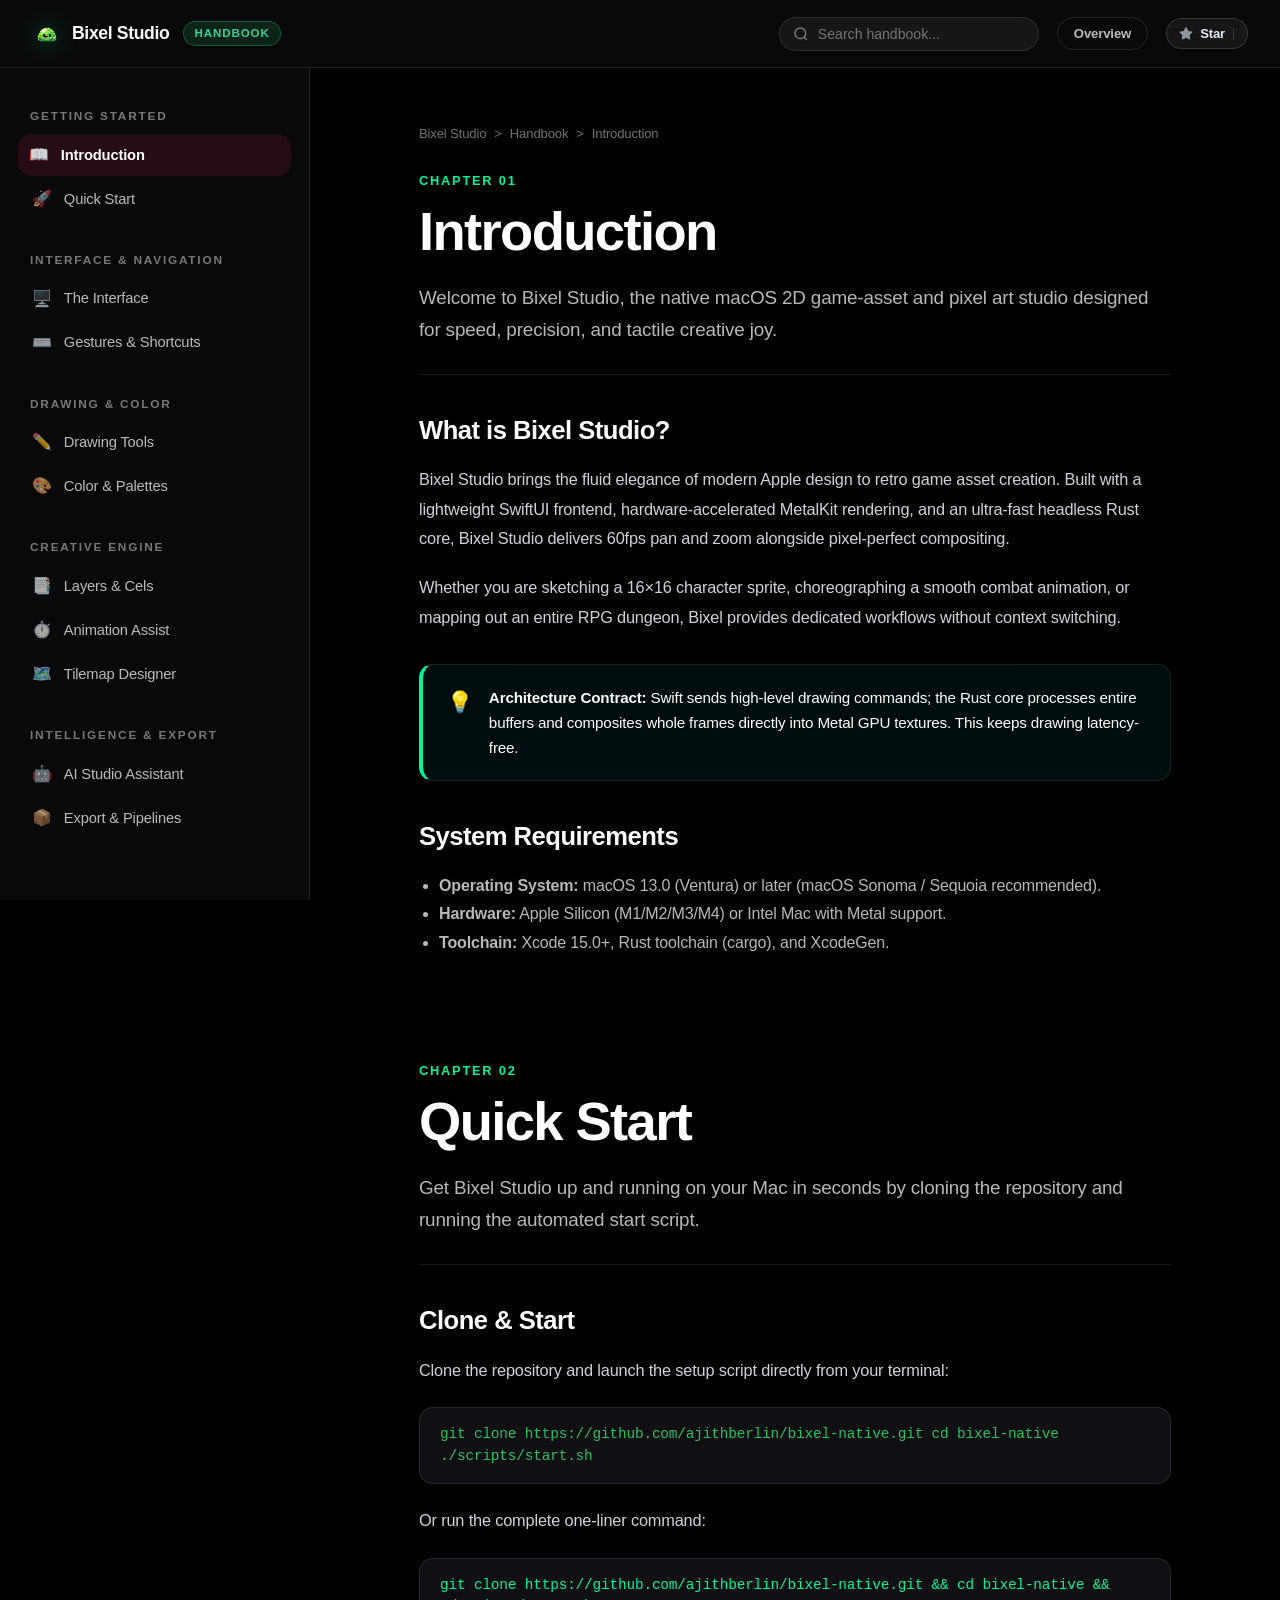
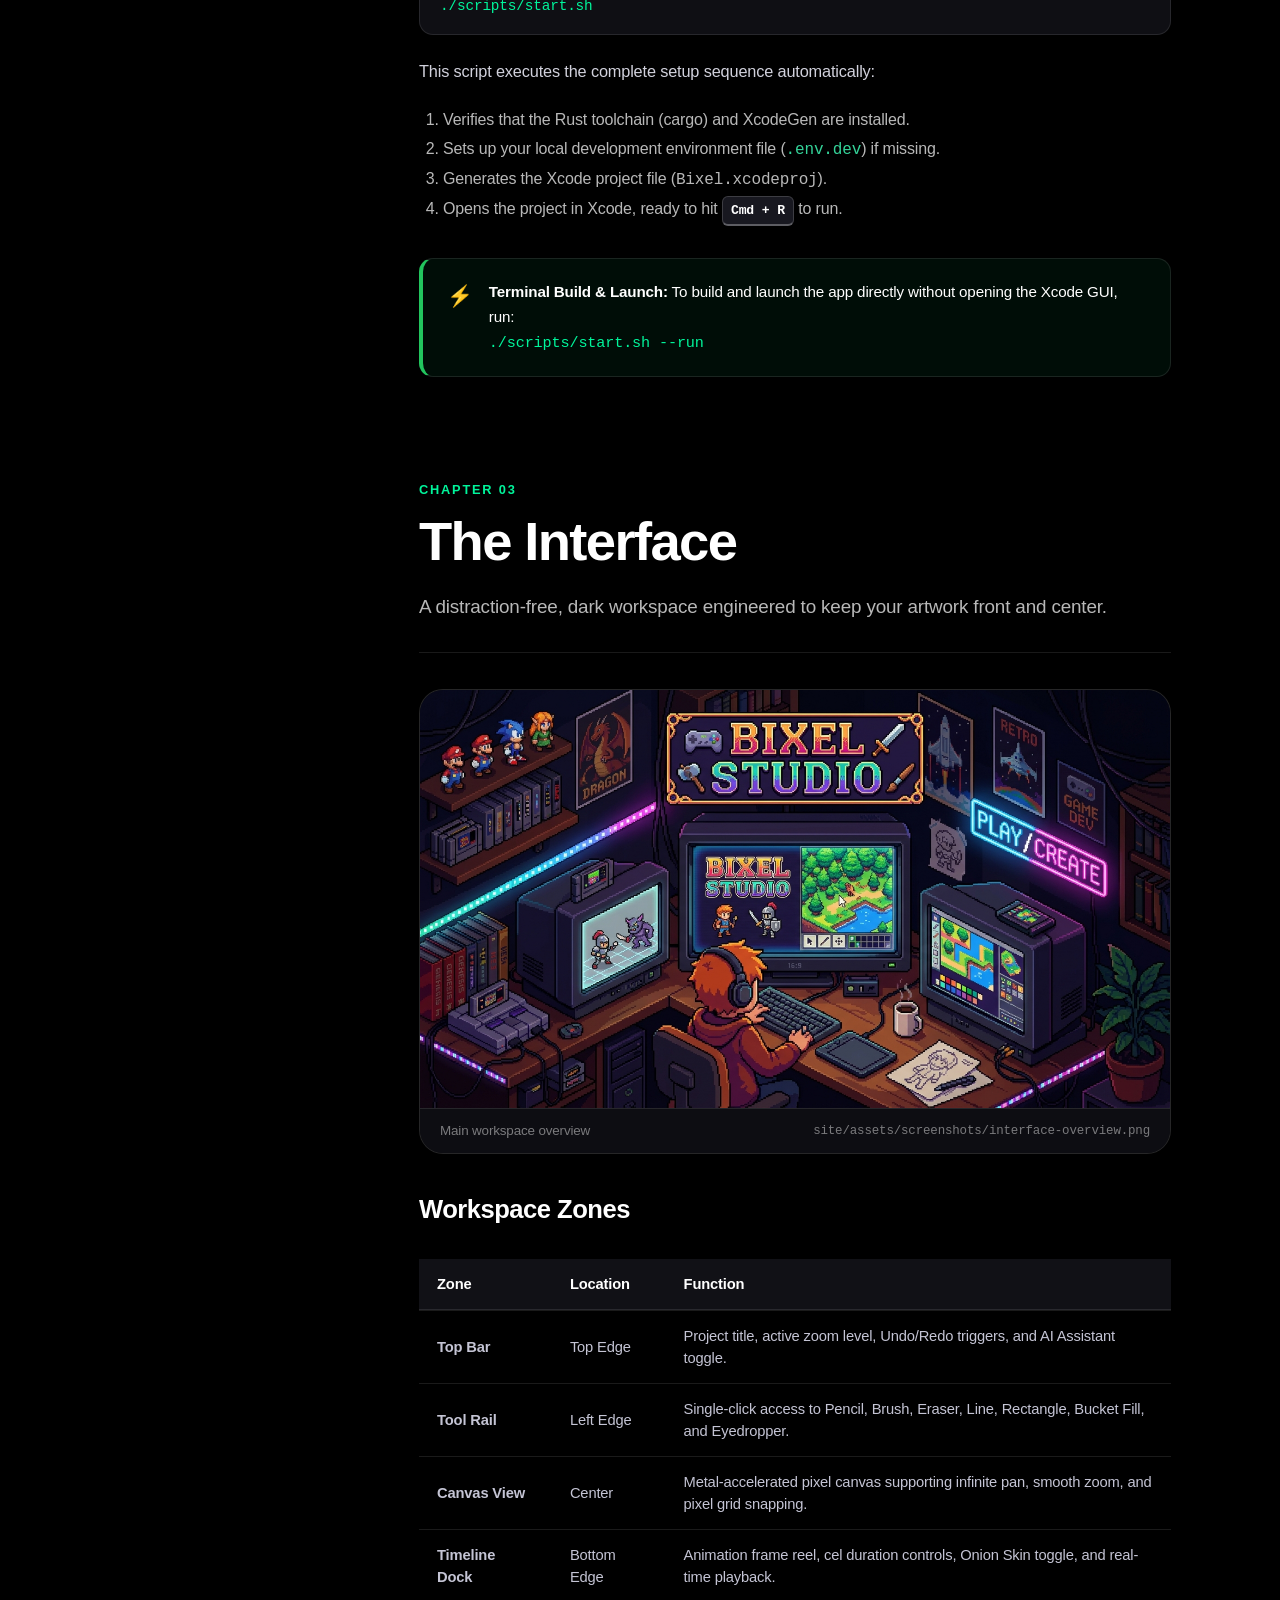
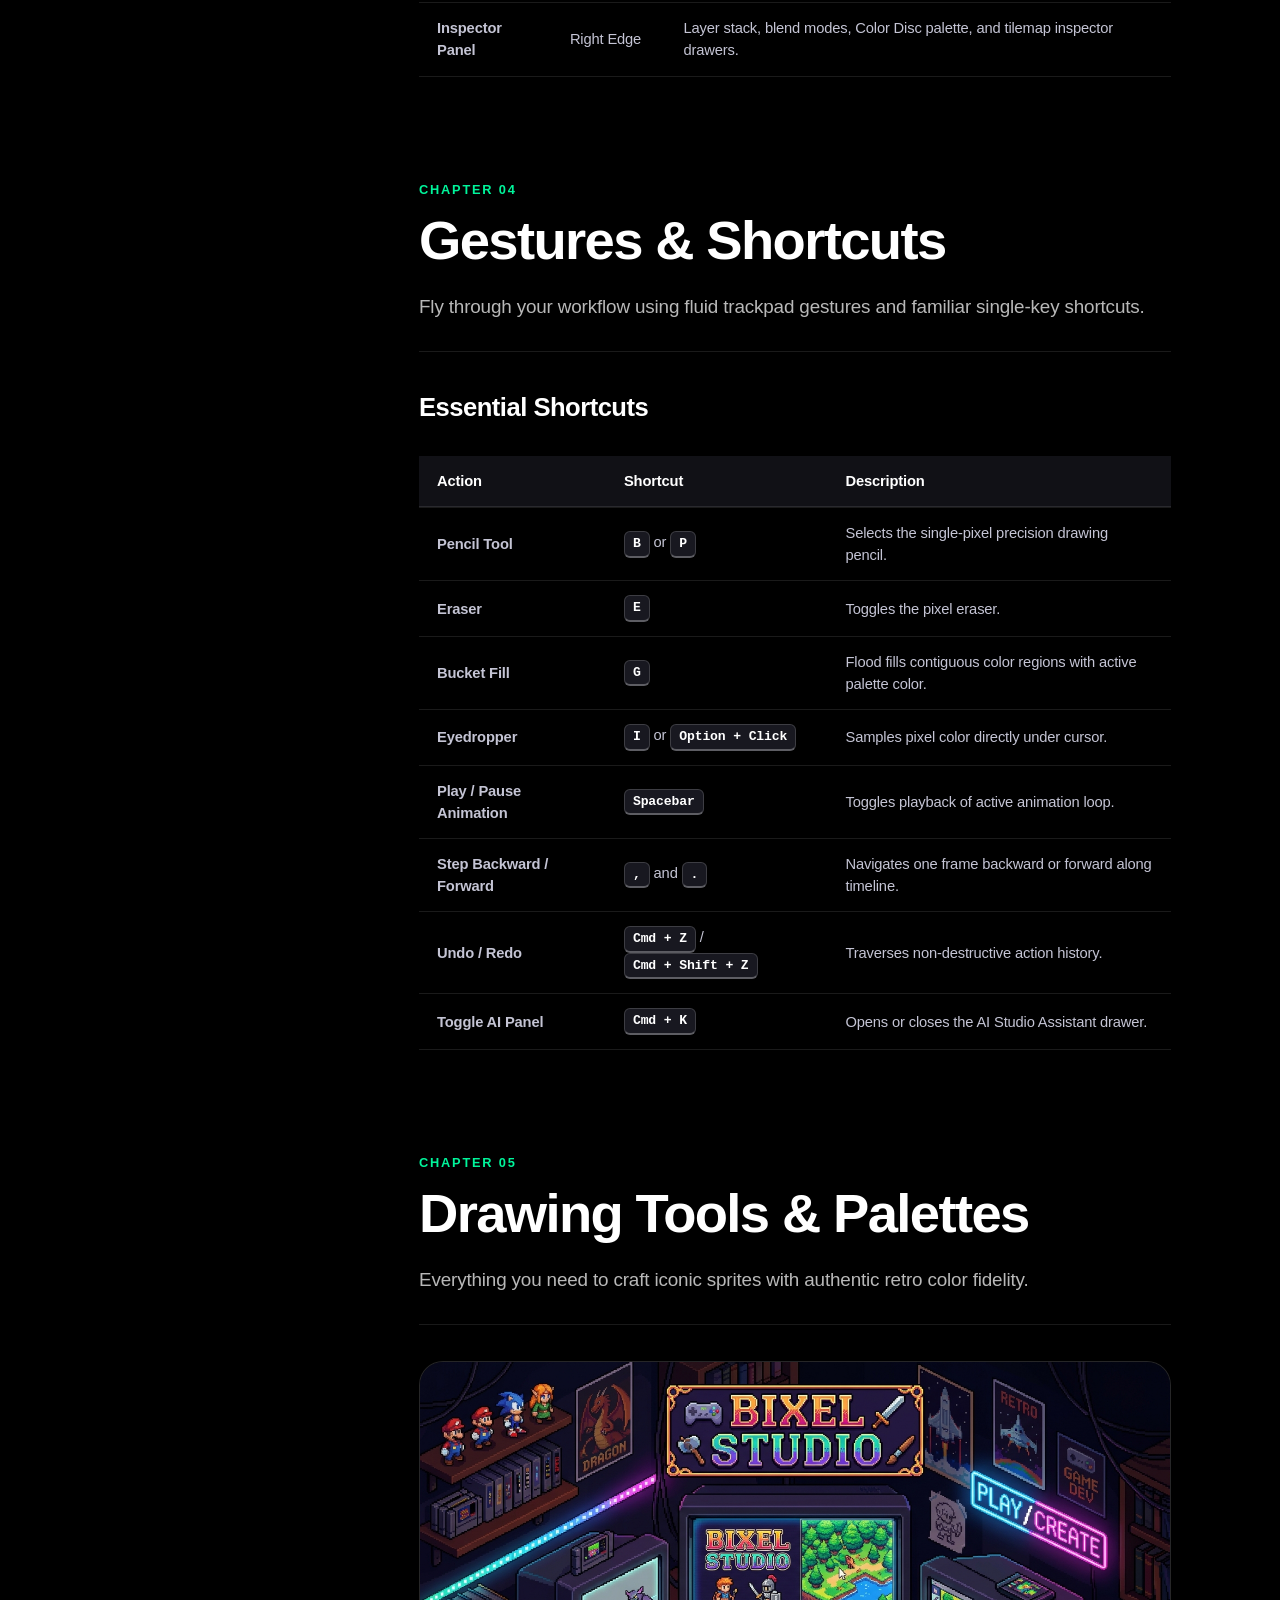
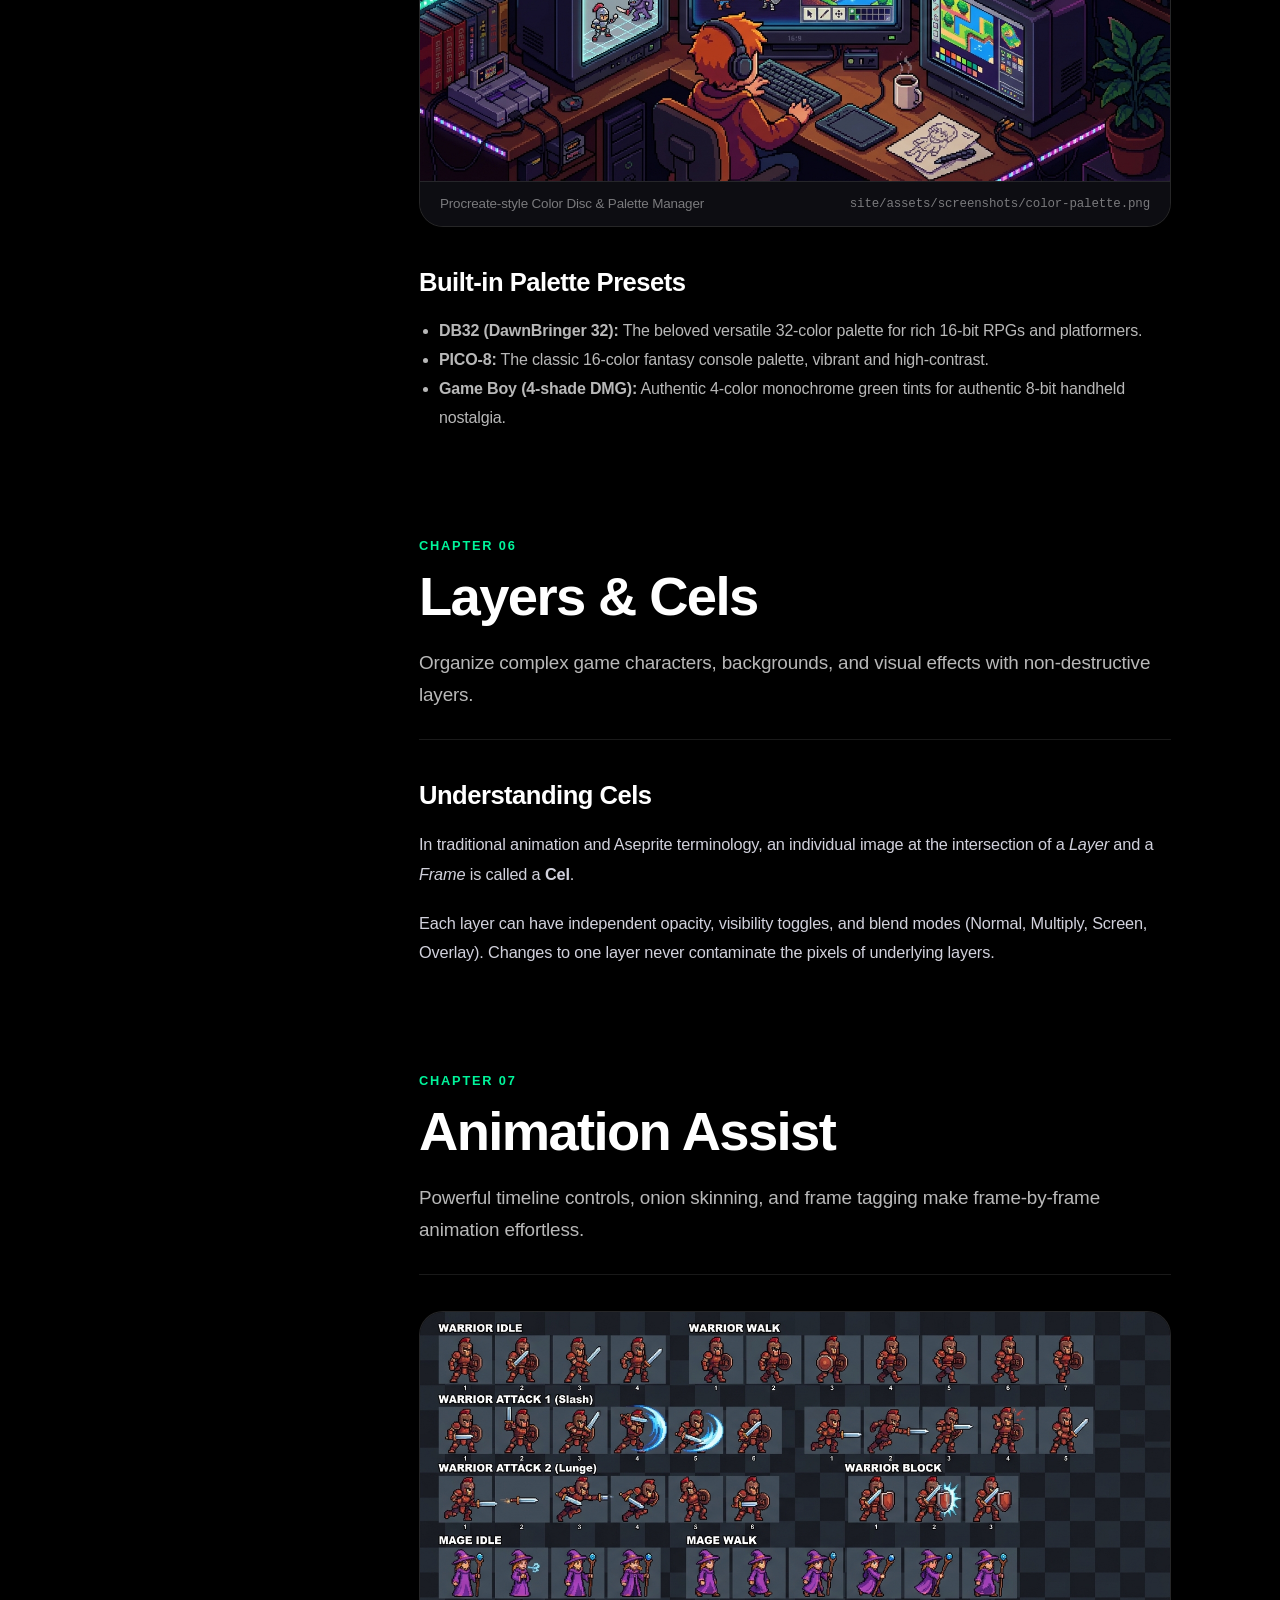
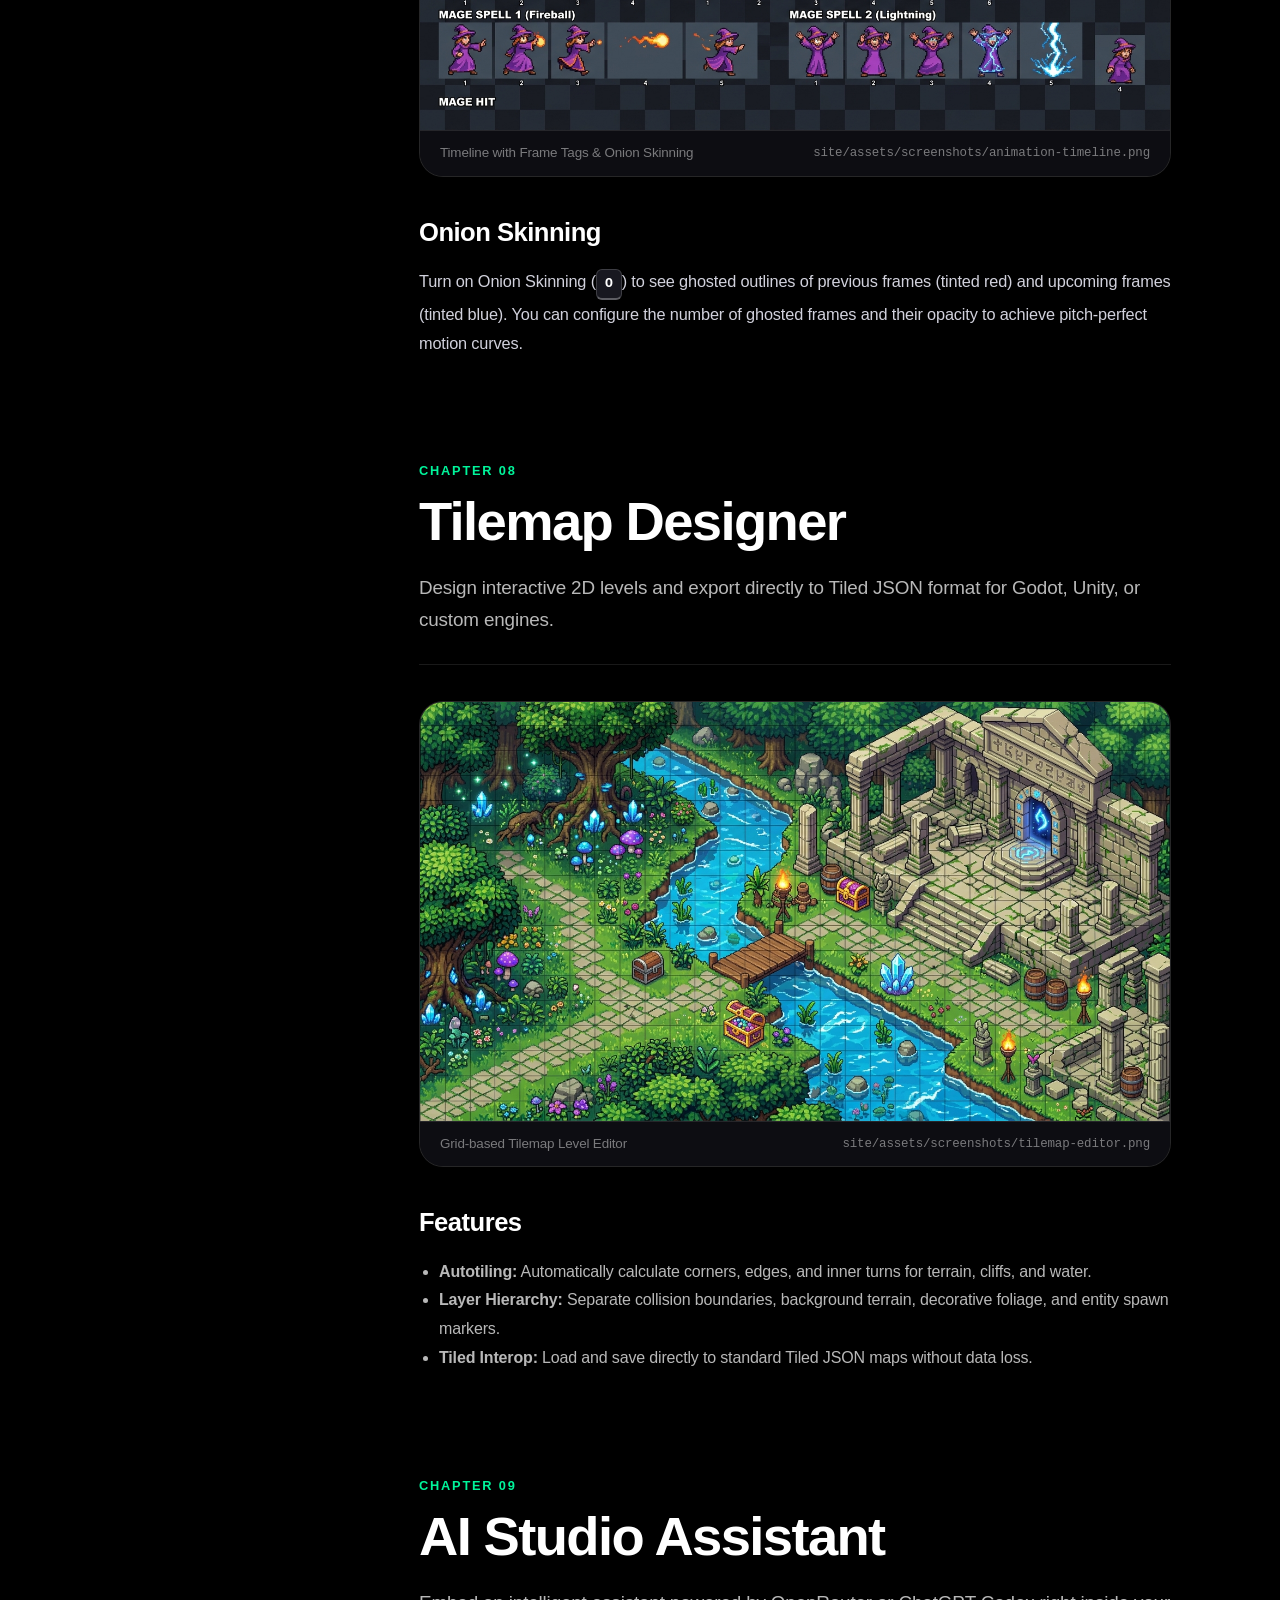
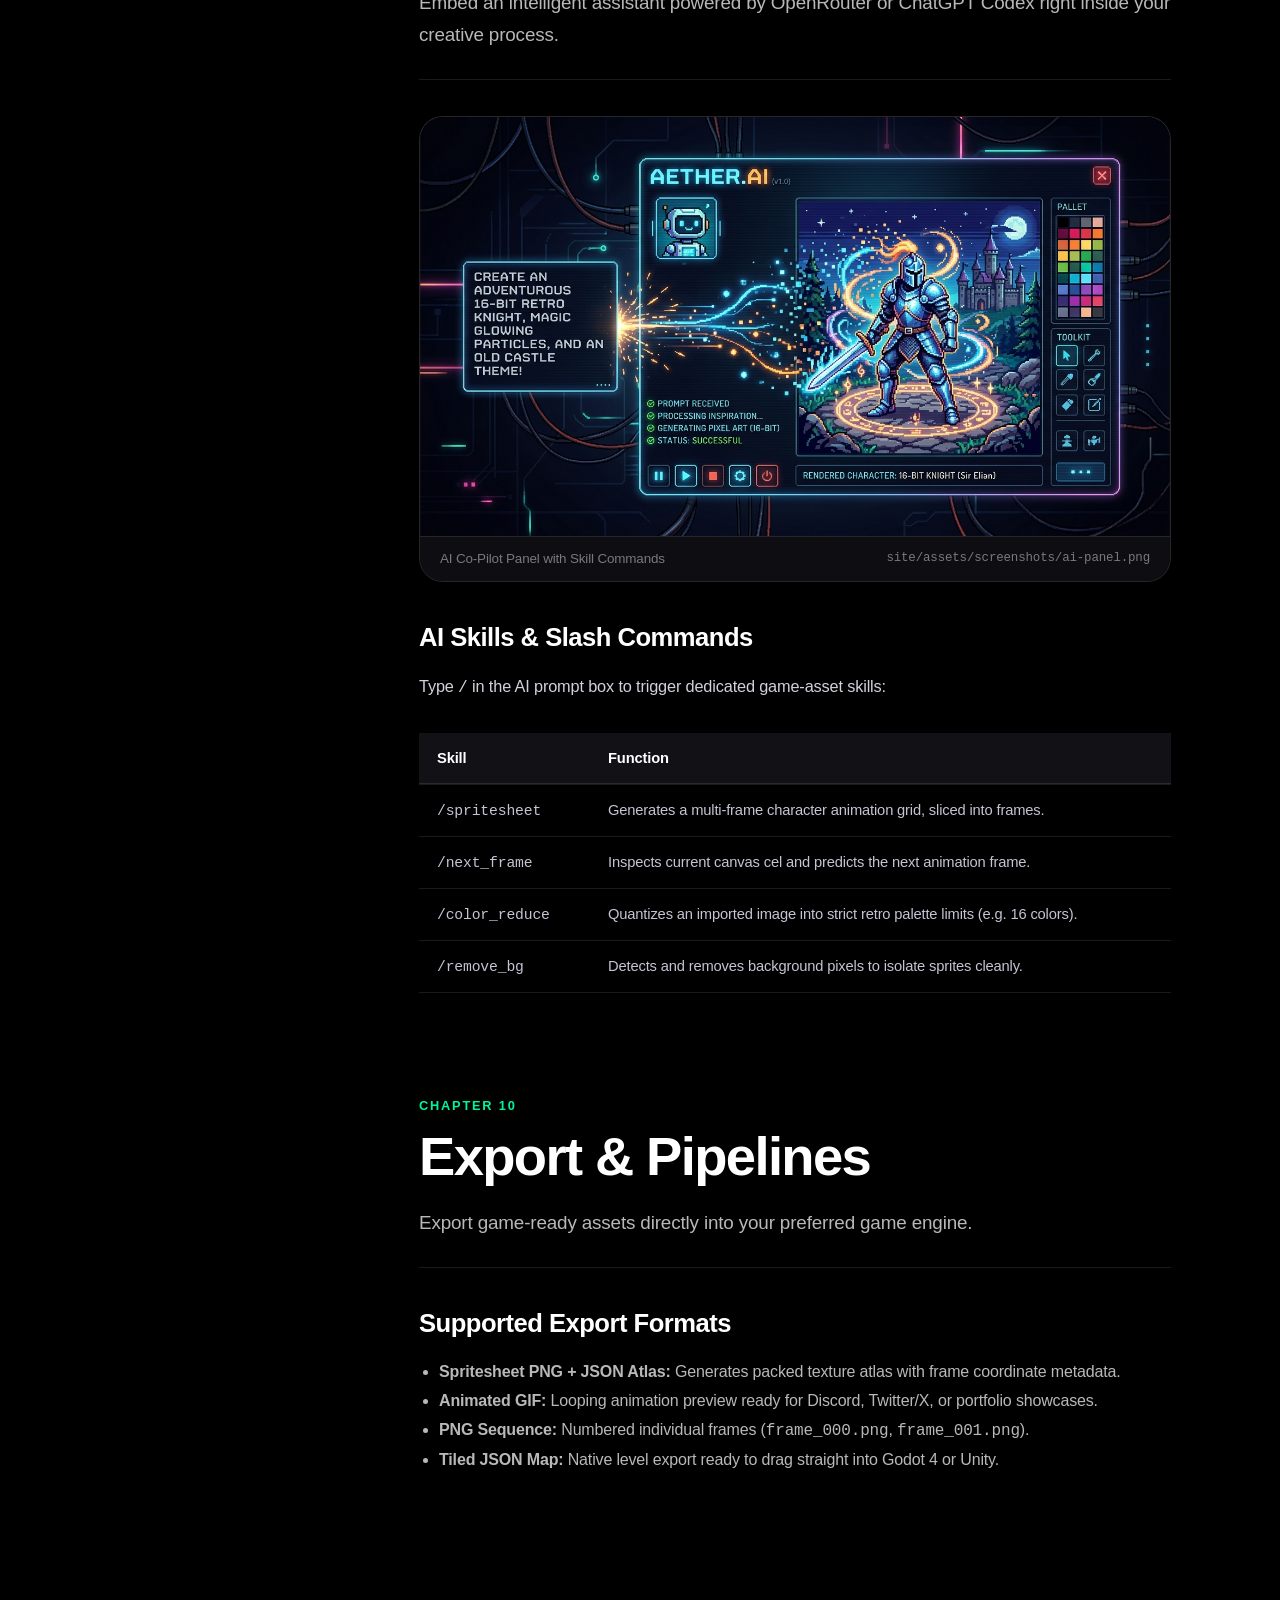
==== commit 71885a30: "ui" ====
--- a/site/handbook/index.html
+++ b/site/handbook/index.html
@@ -5,6 +5,8 @@
   <meta name="viewport" content="width=device-width, initial-scale=1.0">
   <title>Bixel Studio Handbook — Official Documentation</title>
   <meta name="description" content="Official documentation and user guide for Bixel Studio on macOS. Learn pixel art tools, animation timelines, tilemaps, and AI assistant skills.">
+  <link rel="icon" type="image/png" href="../assets/images/favicon.png">
+  <link rel="apple-touch-icon" href="../assets/images/slime-logo.png">
   <link rel="stylesheet" href="../assets/css/style.css">
   <link rel="stylesheet" href="../assets/css/handbook.css">
 </head>
@@ -14,14 +16,7 @@
   <header class="hb-topbar">
     <div class="hb-brand">
       <a href="../index.html" style="display: flex; align-items: center; gap: 10px;">
-        <div class="hb-logo-box">
-          <svg width="16" height="16" viewBox="0 0 24 24" fill="none" stroke="#ffffff" stroke-width="2.5">
-            <rect x="3" y="3" width="7" height="7"></rect>
-            <rect x="14" y="3" width="7" height="7"></rect>
-            <rect x="14" y="14" width="7" height="7"></rect>
-            <rect x="3" y="14" width="7" height="7"></rect>
-          </svg>
-        </div>
+        <img src="../assets/images/slime-logo.png" class="hb-logo-img" alt="Bixel Slime" width="28" height="28">
         <span class="hb-brand-title">Bixel Studio</span>
       </a>
       <span class="hb-badge">Handbook</span>
@@ -37,12 +32,12 @@
       </div>
       <a href="../index.html" class="pro-btn pro-btn-tertiary pro-btn-sm">Overview</a>
       <a href="https://github.com/ajithberlin/bixel-native" target="_blank" rel="noopener" class="gh-star-pill" title="Star on GitHub">
-        <svg width="14" height="14" viewBox="0 0 16 16" fill="currentColor">
-          <path d="M8 0C3.58 0 0 3.58 0 8c0 3.54 2.29 6.53 5.47 7.59.4.07.55-.17.55-.38 0-.19-.01-.82-.01-1.49-2.01.37-2.53-.49-2.69-.94-.09-.23-.48-.94-.82-1.13-.28-.15-.68-.52-.01-.53.63-.01 1.08.58 1.23.82.72 1.21 1.87.87 2.33.66.07-.52.28-.87.51-1.07-1.78-.2-3.64-.89-3.64-3.95 0-.87.31-1.59.82-2.15-.08-.2-.36-1.02.08-2.12 0 0 .67-.21 2.2.82.64-.18 1.32-.27 2-.27.68 0 1.36.09 2 .27 1.53-1.04 2.2-.82 2.2-.82.44 1.1.16 1.92.08 2.12.51.56.82 1.27.82 2.15 0 3.07-1.87 3.75-3.65 3.95.29.25.54.73.54 1.48 0 1.07-.01 1.93-.01 2.2 0 .21.15.46.55.38A8.013 8.013 0 0016 8c0-4.42-3.58-8-8-8z"/>
+        <svg class="gh-star-icon" width="14" height="14" viewBox="0 0 16 16" fill="currentColor" aria-hidden="true">
+          <path d="M8 .25a.75.75 0 0 1 .673.418l1.882 3.815 4.21.612a.75.75 0 0 1 .416 1.279l-3.046 2.97.719 4.192a.751.751 0 0 1-1.088.791L8 12.347l-3.766 1.98a.75.75 0 0 1-1.088-.79l.72-4.194L.818 6.374a.75.75 0 0 1 .416-1.28l4.21-.611L7.327.668A.75.75 0 0 1 8 .25Z"></path>
         </svg>
-        <span>Star</span>
+        <span class="gh-star-label">Star</span>
         <span class="gh-star-divider"></span>
-        <span class="github-stars-count" style="display: none;">★</span>
+        <span class="github-stars-count">1</span>
       </a>
     </div>
   </header>
@@ -136,23 +131,26 @@
         <span class="hb-chapter-eyebrow">Chapter 02</span>
         <h2 class="hb-chapter-title">Quick Start</h2>
         <p class="hb-lead">
-          Get Bixel Studio up and running on your Mac in minutes using the automated one-line start script.
-        </p>
-
-        <div class="hb-section">
-          <h3>Running in One Script</h3>
-          <p>
-            Launch the app directly from your terminal using the automated script located in the repository root:
-          </p>
-
-          <div class="hb-code">
-./scripts/start.sh
-          </div>
+          Get Bixel Studio up and running on your Mac in seconds by cloning the repository and running the automated start script.
+        </p>
+
+        <div class="hb-section">
+          <h3>Clone &amp; Start</h3>
+          <p>
+            Clone the repository and launch the setup script directly from your terminal:
+          </p>
+
+          <div class="hb-code">git clone https://github.com/ajithberlin/bixel-native.git
+cd bixel-native
+./scripts/start.sh</div>
+
+          <p>Or run the complete one-liner command:</p>
+          <div class="hb-code" style="color: #00f59b;">git clone https://github.com/ajithberlin/bixel-native.git &amp;&amp; cd bixel-native &amp;&amp; ./scripts/start.sh</div>
 
           <p>This script executes the complete setup sequence automatically:</p>
           <ol style="color: var(--text-secondary); margin-left: 24px; line-height: 1.8;">
             <li>Verifies that the Rust toolchain (cargo) and XcodeGen are installed.</li>
-            <li>Sets up your local development environment file (<span style="font-family: var(--font-mono); color: var(--accent-green);">.env.dev</span>) if missing.</li>
+            <li>Sets up your local development environment file (<span style="font-family: var(--font-mono); color: #34d399;">.env.dev</span>) if missing.</li>
             <li>Generates the Xcode project file (<span style="font-family: var(--font-mono);">Bixel.xcodeproj</span>).</li>
             <li>Opens the project in Xcode, ready to hit <span class="kbd">Cmd + R</span> to run.</li>
           </ol>
@@ -160,8 +158,8 @@
           <div class="hb-callout hb-callout-tip">
             <div class="hb-callout-icon">⚡</div>
             <div>
-              <strong>Terminal Build & Launch:</strong> To build and launch the app without opening the Xcode GUI, simply pass:
-              <br><code style="color: var(--accent-cyan);">./scripts/start.sh --run</code>
+              <strong>Terminal Build &amp; Launch:</strong> To build and launch the app directly without opening the Xcode GUI, run:
+              <br><code style="color: #00f59b;">./scripts/start.sh --run</code>
             </div>
           </div>
         </div>
--- a/site/assets/css/style.css
+++ b/site/assets/css/style.css
@@ -15,14 +15,16 @@
   --text-tertiary: rgba(255, 255, 255, 0.45);
   --text-muted: rgba(255, 255, 255, 0.3);
 
-  --accent-magenta: #f7235b;
-  --accent-purple: #8a2be2;
-  --accent-cyan: #00e5ff;
-  --accent-green: #00ff88;
+  --accent-slime-vibrant: #22c55e;
+  --accent-slime-neon: #00f59b;
+  --accent-slime-mint: #86efac;
+  --accent-slime-glow: rgba(34, 197, 94, 0.22);
+  --accent-green: #22c55e;
+  --accent-cyan: #00f59b;
   
   --border-hairline: rgba(255, 255, 255, 0.1);
-  --border-focus: rgba(255, 255, 255, 0.25);
-  --border-accent: rgba(247, 35, 91, 0.4);
+  --border-focus: rgba(34, 197, 94, 0.4);
+  --border-accent: rgba(34, 197, 94, 0.4);
 
   --radius-sm: 8px;
   --radius-md: 14px;
@@ -106,14 +108,21 @@
 }
 
 .nav-brand-logo {
+  display: flex;
+  align-items: center;
+  justify-content: center;
+}
+
+.brand-slime-img {
   width: 28px;
   height: 28px;
-  background: linear-gradient(135deg, #8a2be2 0%, #f7235b 100%);
-  border-radius: 8px;
-  display: flex;
-  align-items: center;
-  justify-content: center;
-  box-shadow: 0 0 16px rgba(247, 35, 91, 0.4);
+  image-rendering: pixelated;
+  filter: drop-shadow(0 0 10px rgba(34, 197, 94, 0.45));
+  transition: transform 0.25s cubic-bezier(0.16, 1, 0.3, 1);
+}
+
+.brand-group:hover .brand-slime-img {
+  transform: scale(1.18) rotate(-6deg);
 }
 
 .nav-items {
@@ -212,7 +221,7 @@
   justify-content: center;
   text-align: center;
   padding: 160px 24px 80px;
-  background: radial-gradient(circle at 50% 15%, rgba(138, 43, 226, 0.18) 0%, rgba(247, 35, 91, 0.08) 35%, rgba(0, 0, 0, 0) 70%), #000000;
+  background: radial-gradient(circle at 50% 18%, rgba(34, 197, 94, 0.16) 0%, rgba(16, 185, 129, 0.06) 35%, rgba(0, 0, 0, 0) 70%), #000000;
   overflow: hidden;
 }
 
@@ -221,7 +230,7 @@
   font-weight: 700;
   text-transform: uppercase;
   letter-spacing: 0.18em;
-  color: var(--accent-magenta);
+  color: var(--accent-slime-neon);
   margin-bottom: 20px;
   display: inline-flex;
   align-items: center;
@@ -244,7 +253,7 @@
 }
 
 .gradient-accent {
-  background: linear-gradient(135deg, #f7235b 0%, #ff80a5 50%, #00e5ff 100%);
+  background: linear-gradient(135deg, #00f59b 0%, #22c55e 50%, #86efac 100%);
   -webkit-background-clip: text;
   -webkit-text-fill-color: transparent;
 }
@@ -264,50 +273,63 @@
   justify-content: center;
   gap: 16px;
   flex-wrap: wrap;
-  margin-bottom: 48px;
+  margin-bottom: 36px;
 }
 
 /* Quick Start Shell Bar */
 .cli-box {
-  background: rgba(18, 18, 22, 0.85);
-  border: 1px solid var(--border-hairline);
+  background: rgba(14, 22, 16, 0.88);
+  border: 1px solid rgba(34, 197, 94, 0.32);
   padding: 10px 18px;
   border-radius: var(--radius-pill);
   display: inline-flex;
   align-items: center;
   gap: 14px;
-  box-shadow: 0 10px 30px rgba(0, 0, 0, 0.6);
+  box-shadow: 0 10px 30px rgba(0, 0, 0, 0.6), 0 0 24px rgba(34, 197, 94, 0.12);
   margin-bottom: 60px;
   backdrop-filter: blur(20px);
+  max-width: 92vw;
 }
 
 .cli-code {
   font-family: var(--font-mono);
-  font-size: 0.9rem;
-  color: var(--accent-green);
+  font-size: 0.84rem;
+  color: #00f59b;
   display: flex;
   align-items: center;
   gap: 8px;
+  overflow-x: auto;
+  white-space: nowrap;
+}
+
+.cli-prompt {
+  color: rgba(255, 255, 255, 0.38);
+  user-select: none;
+  font-weight: 600;
 }
 
 .cli-copy-btn {
-  background: rgba(255, 255, 255, 0.08);
-  border: none;
-  color: var(--text-secondary);
+  background: rgba(34, 197, 94, 0.15);
+  border: 1px solid rgba(34, 197, 94, 0.35);
+  color: #34d399;
   cursor: pointer;
-  padding: 6px 12px;
+  padding: 6px 14px;
   border-radius: var(--radius-pill);
-  font-size: 0.78rem;
+  font-size: 0.8rem;
   font-weight: 600;
-  display: flex;
+  display: inline-flex;
   align-items: center;
   gap: 6px;
   transition: all 0.2s;
+  flex-shrink: 0;
 }
 
 .cli-copy-btn:hover {
-  background: rgba(255, 255, 255, 0.16);
+  background: rgba(34, 197, 94, 0.3);
+  border-color: rgba(34, 197, 94, 0.6);
   color: #ffffff;
+  transform: scale(1.02);
+}
 }
 
 /* Hero Showcase Canvas Window */
@@ -711,44 +733,65 @@
 }
 
 /* ==========================================================================
-   Realtime GitHub Star Pill Button
+   Realtime GitHub Star Pill Button (Refined Procreate / Native Mac Style)
    ========================================================================== */
 .gh-star-pill {
   display: inline-flex;
   align-items: center;
-  gap: 8px;
+  gap: 7px;
   background: rgba(255, 255, 255, 0.06);
-  border: 1px solid var(--border-hairline);
-  padding: 6px 14px;
+  border: 1px solid rgba(255, 255, 255, 0.14);
+  padding: 5px 12px;
   border-radius: var(--radius-pill);
-  font-size: 0.84rem;
-  font-weight: 600;
-  color: var(--text-white);
+  font-size: 0.82rem;
+  font-weight: 500;
+  color: #e6edf3;
   transition: all 0.2s cubic-bezier(0.16, 1, 0.3, 1);
   cursor: pointer;
+  text-decoration: none;
 }
 
 .gh-star-pill:hover {
   background: rgba(255, 255, 255, 0.12);
-  border-color: rgba(255, 255, 255, 0.25);
-  transform: scale(1.02);
+  border-color: rgba(34, 197, 94, 0.45);
   color: #ffffff;
+  transform: translateY(-1px);
+}
+
+.gh-star-icon {
+  color: #8b949e;
+  flex-shrink: 0;
+  transition: color 0.2s ease;
+}
+
+.gh-star-pill:hover .gh-star-icon {
+  color: #38ef7d;
+}
+
+.gh-star-label {
+  font-size: 0.82rem;
+  font-weight: 600;
+  color: #e6edf3;
 }
 
 .gh-star-divider {
   width: 1px;
   height: 12px;
-  background: rgba(255, 255, 255, 0.18);
+  background: rgba(255, 255, 255, 0.16);
+  margin: 0 1px;
 }
 
 .github-stars-count {
-  color: #ffbd2e;
-  font-size: 0.82rem;
-  font-weight: 700;
-  font-family: var(--font-mono);
+  color: #ffffff;
+  font-size: 0.78rem;
+  font-weight: 600;
+  font-family: var(--font-sans);
+  background: rgba(255, 255, 255, 0.08);
+  padding: 1px 7px;
+  border-radius: var(--radius-pill);
   display: inline-flex;
   align-items: center;
-  gap: 3px;
+  line-height: 1.4;
 }
 
 /* ==========================================================================
--- a/site/assets/css/handbook.css
+++ b/site/assets/css/handbook.css
@@ -37,15 +37,16 @@
   gap: 14px;
 }
 
-.hb-logo-box {
+.hb-logo-img {
   width: 30px;
   height: 30px;
-  background: linear-gradient(135deg, #8a2be2 0%, #f7235b 100%);
-  border-radius: 8px;
-  display: flex;
-  align-items: center;
-  justify-content: center;
-  box-shadow: 0 0 16px rgba(247, 35, 91, 0.35);
+  image-rendering: pixelated;
+  filter: drop-shadow(0 0 12px rgba(34, 197, 94, 0.45));
+  transition: transform 0.25s cubic-bezier(0.16, 1, 0.3, 1);
+}
+
+.hb-brand:hover .hb-logo-img {
+  transform: scale(1.15) rotate(-6deg);
 }
 
 .hb-brand-title {
@@ -56,9 +57,9 @@
 
 .hb-badge {
   font-size: 0.72rem;
-  background: rgba(247, 35, 91, 0.15);
-  color: var(--accent-magenta);
-  border: 1px solid rgba(247, 35, 91, 0.3);
+  background: rgba(34, 197, 94, 0.15);
+  color: #34d399;
+  border: 1px solid rgba(34, 197, 94, 0.35);
   padding: 3px 10px;
   border-radius: var(--radius-pill);
   font-weight: 700;
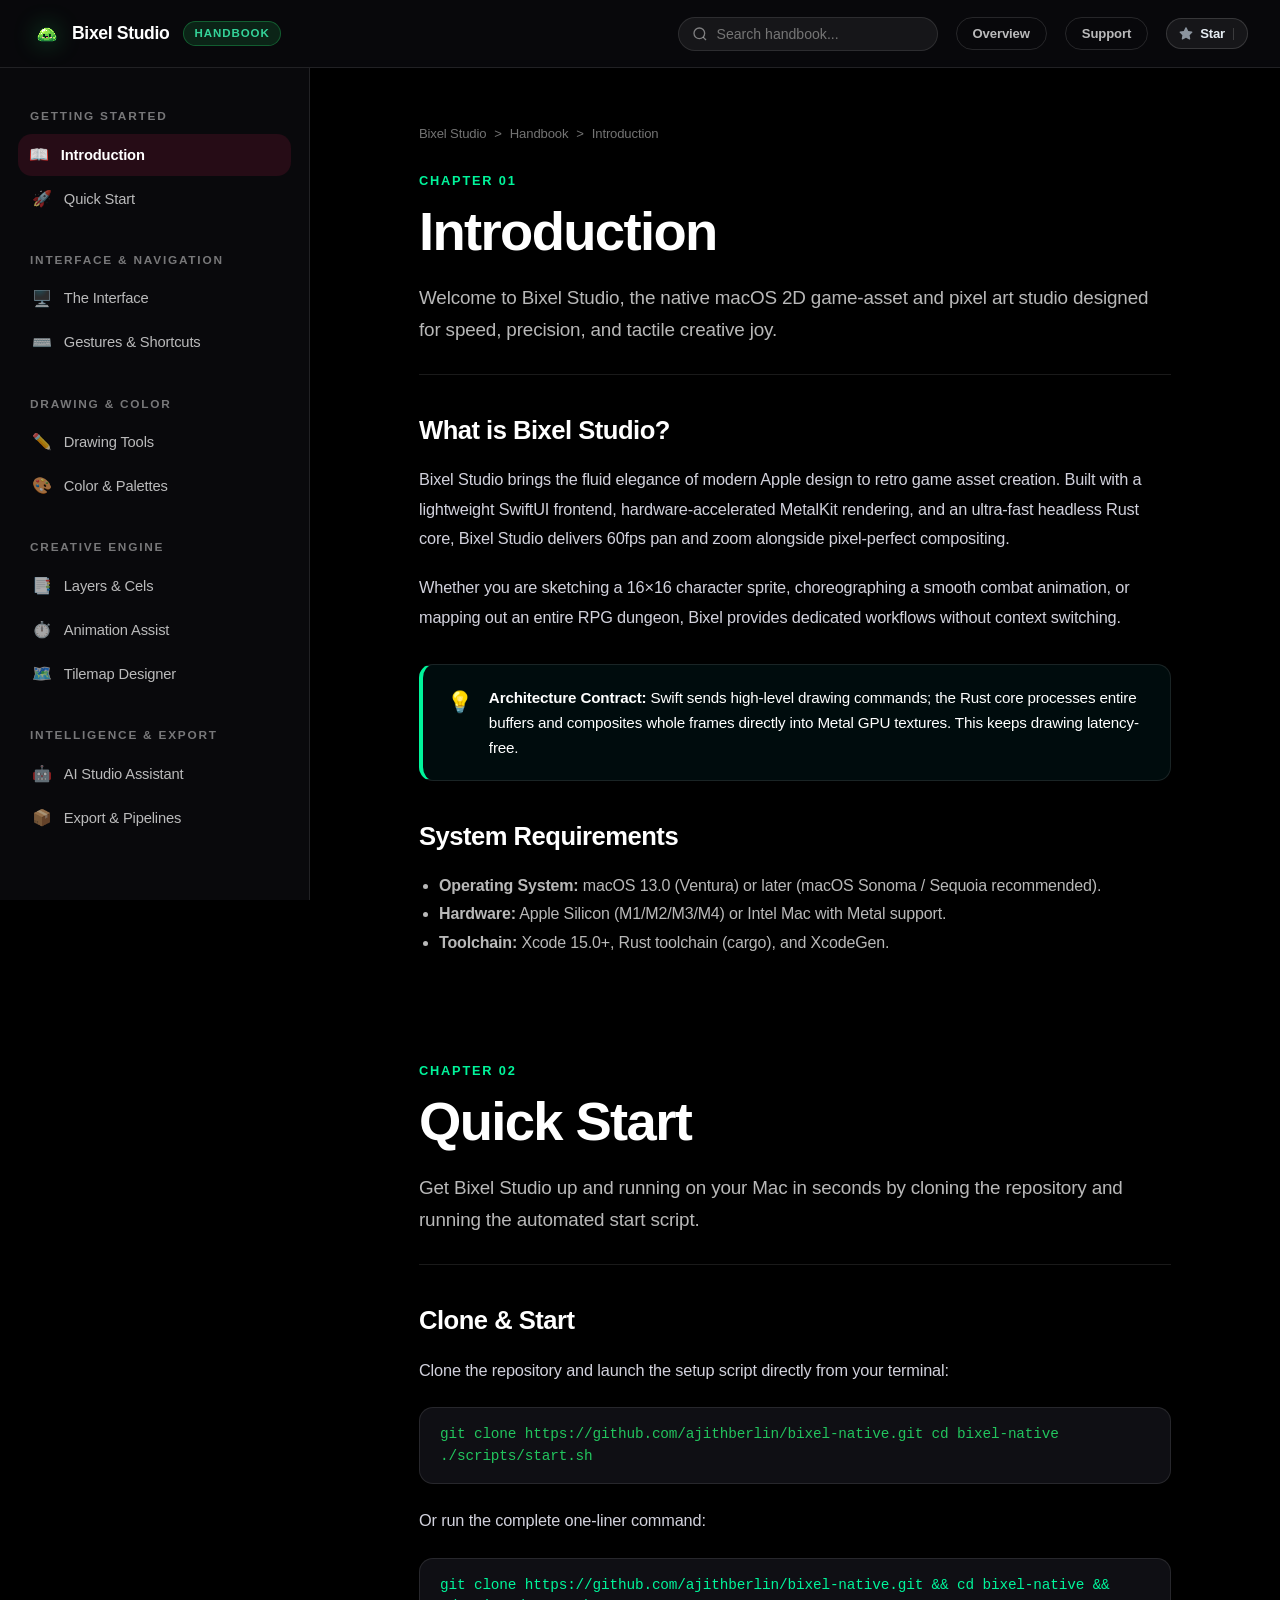
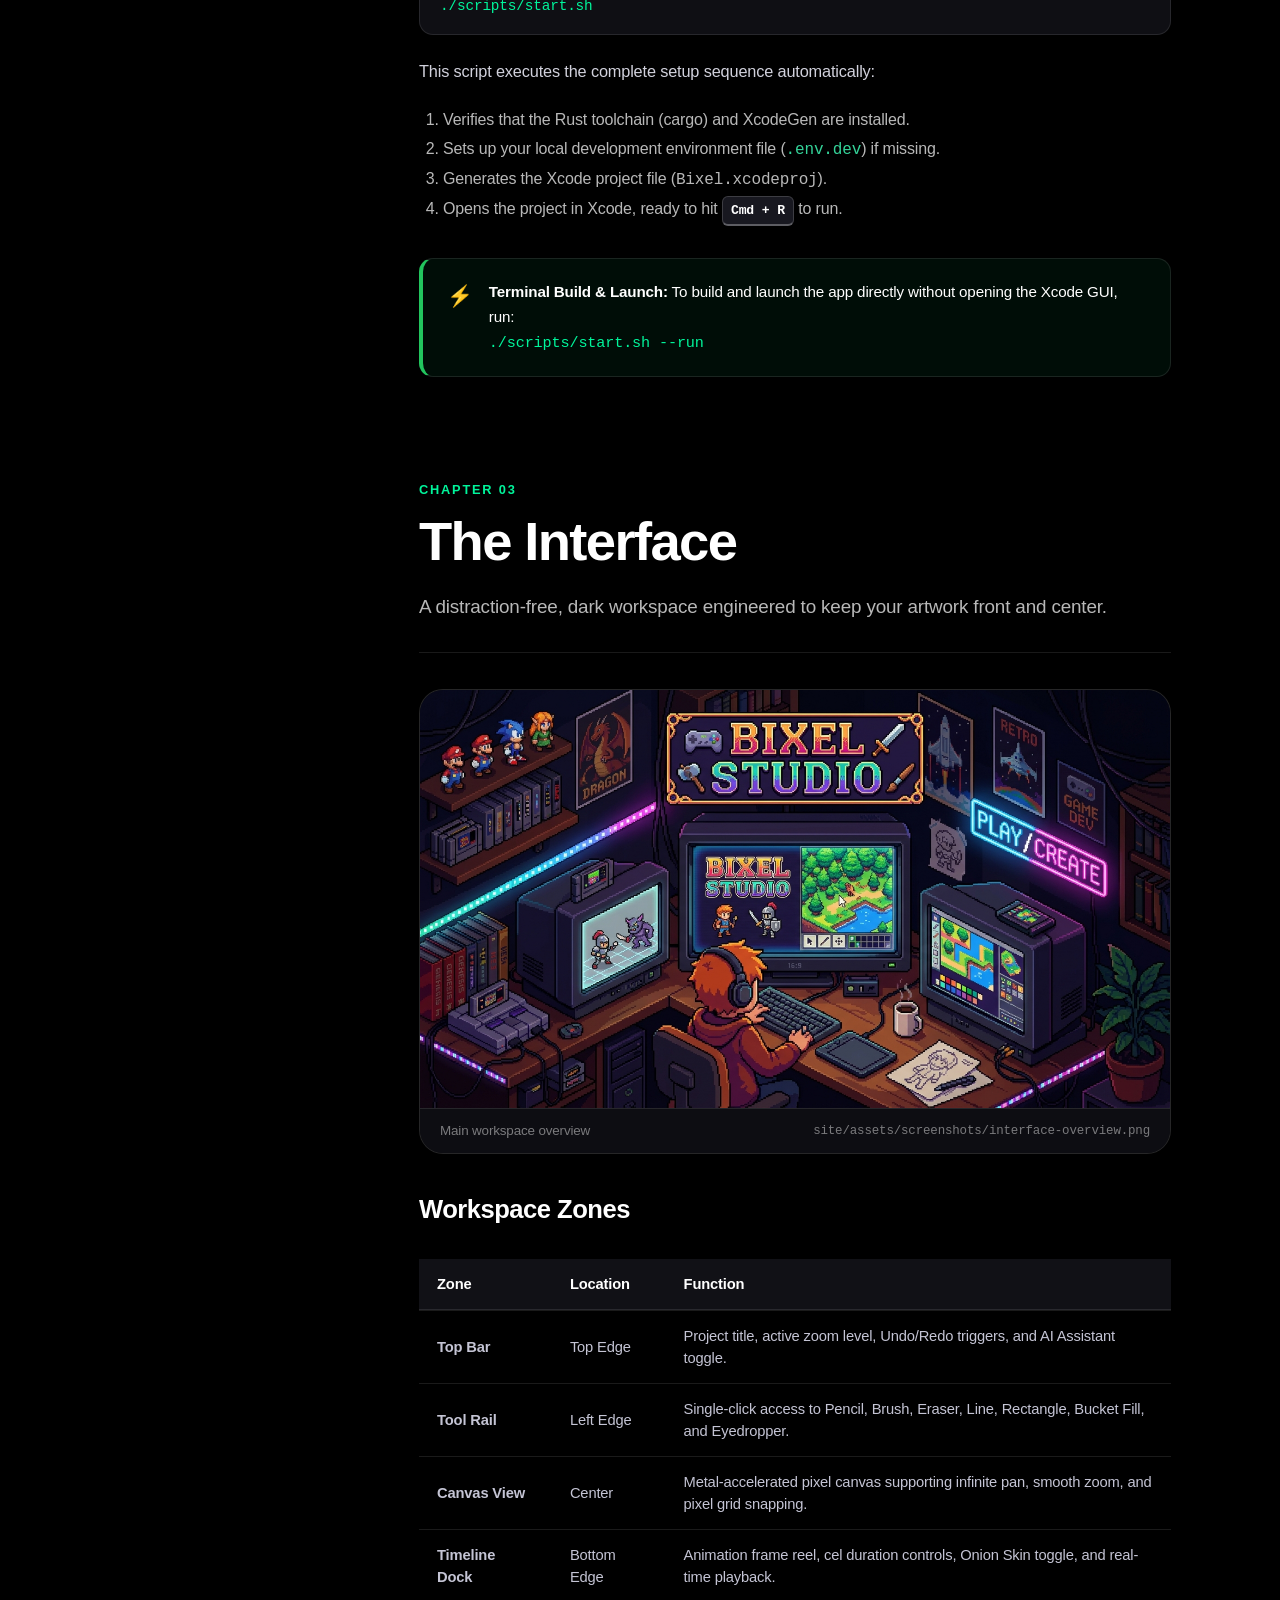
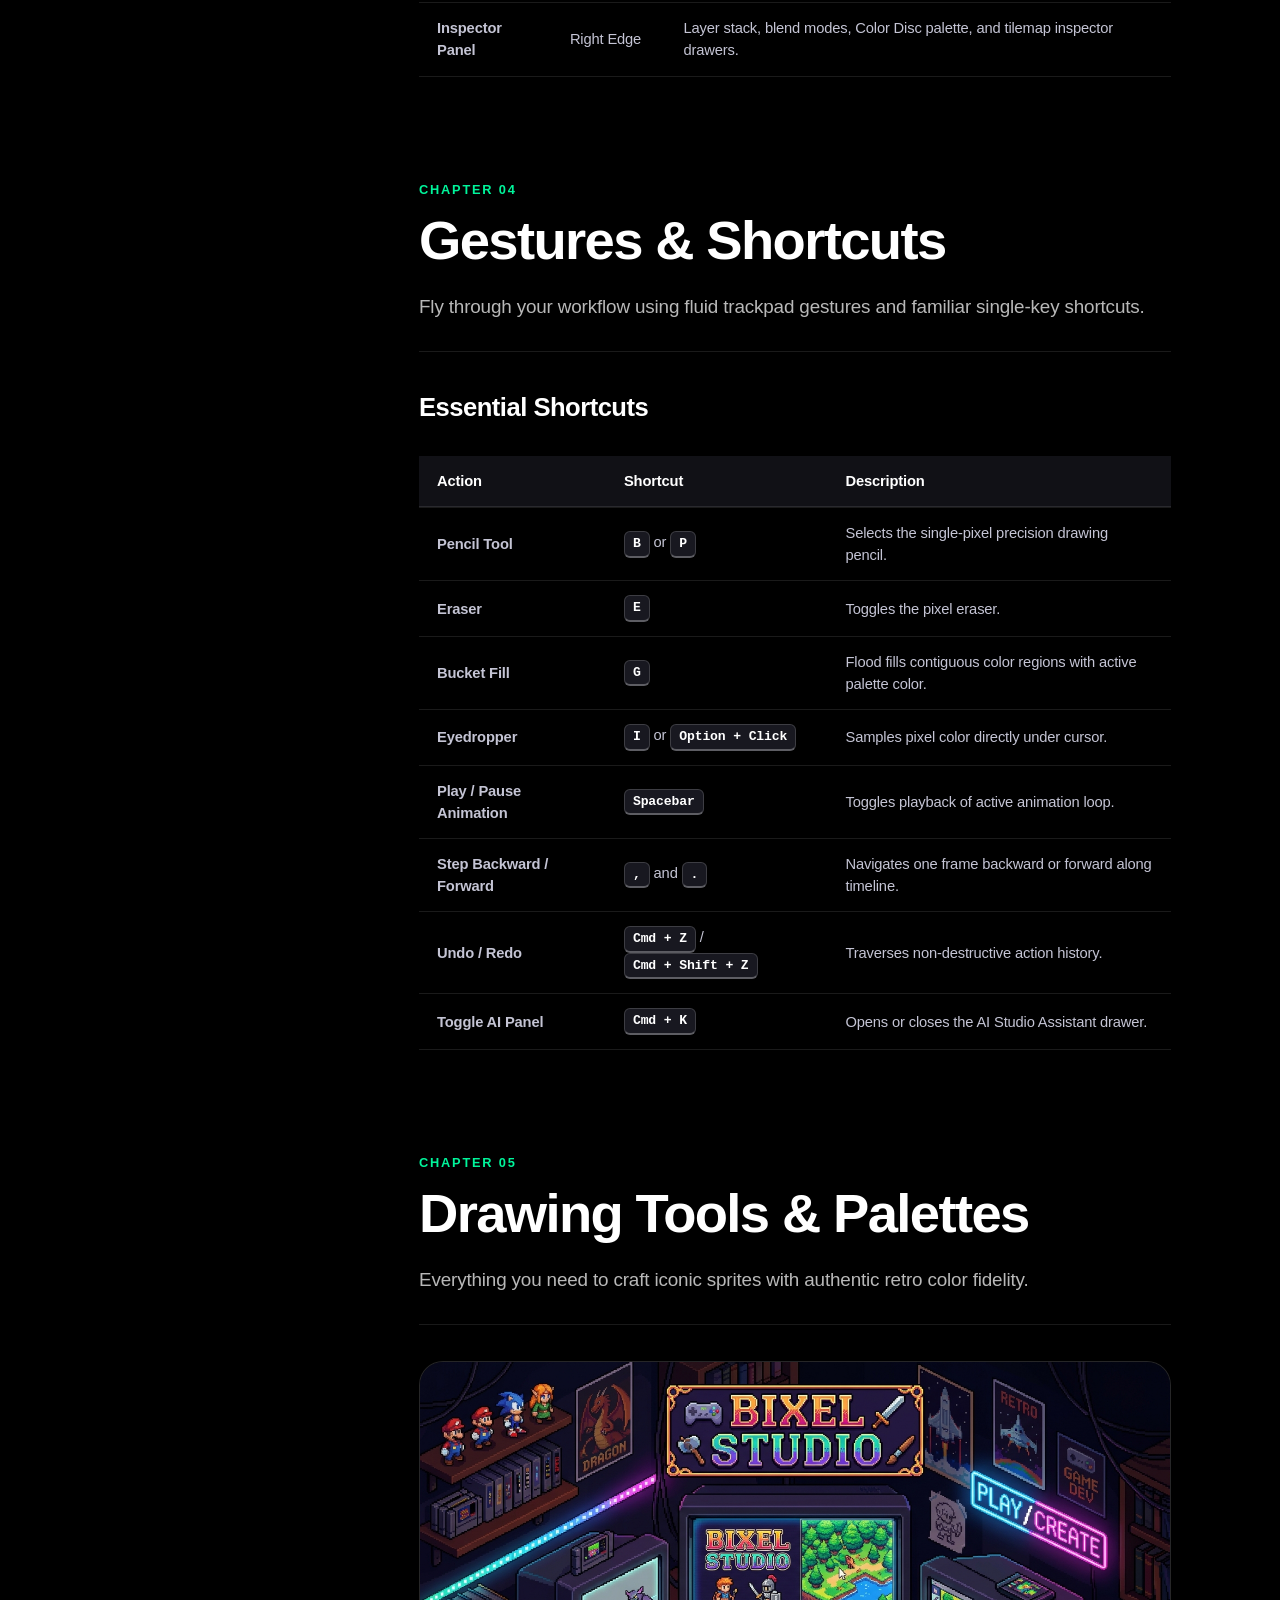
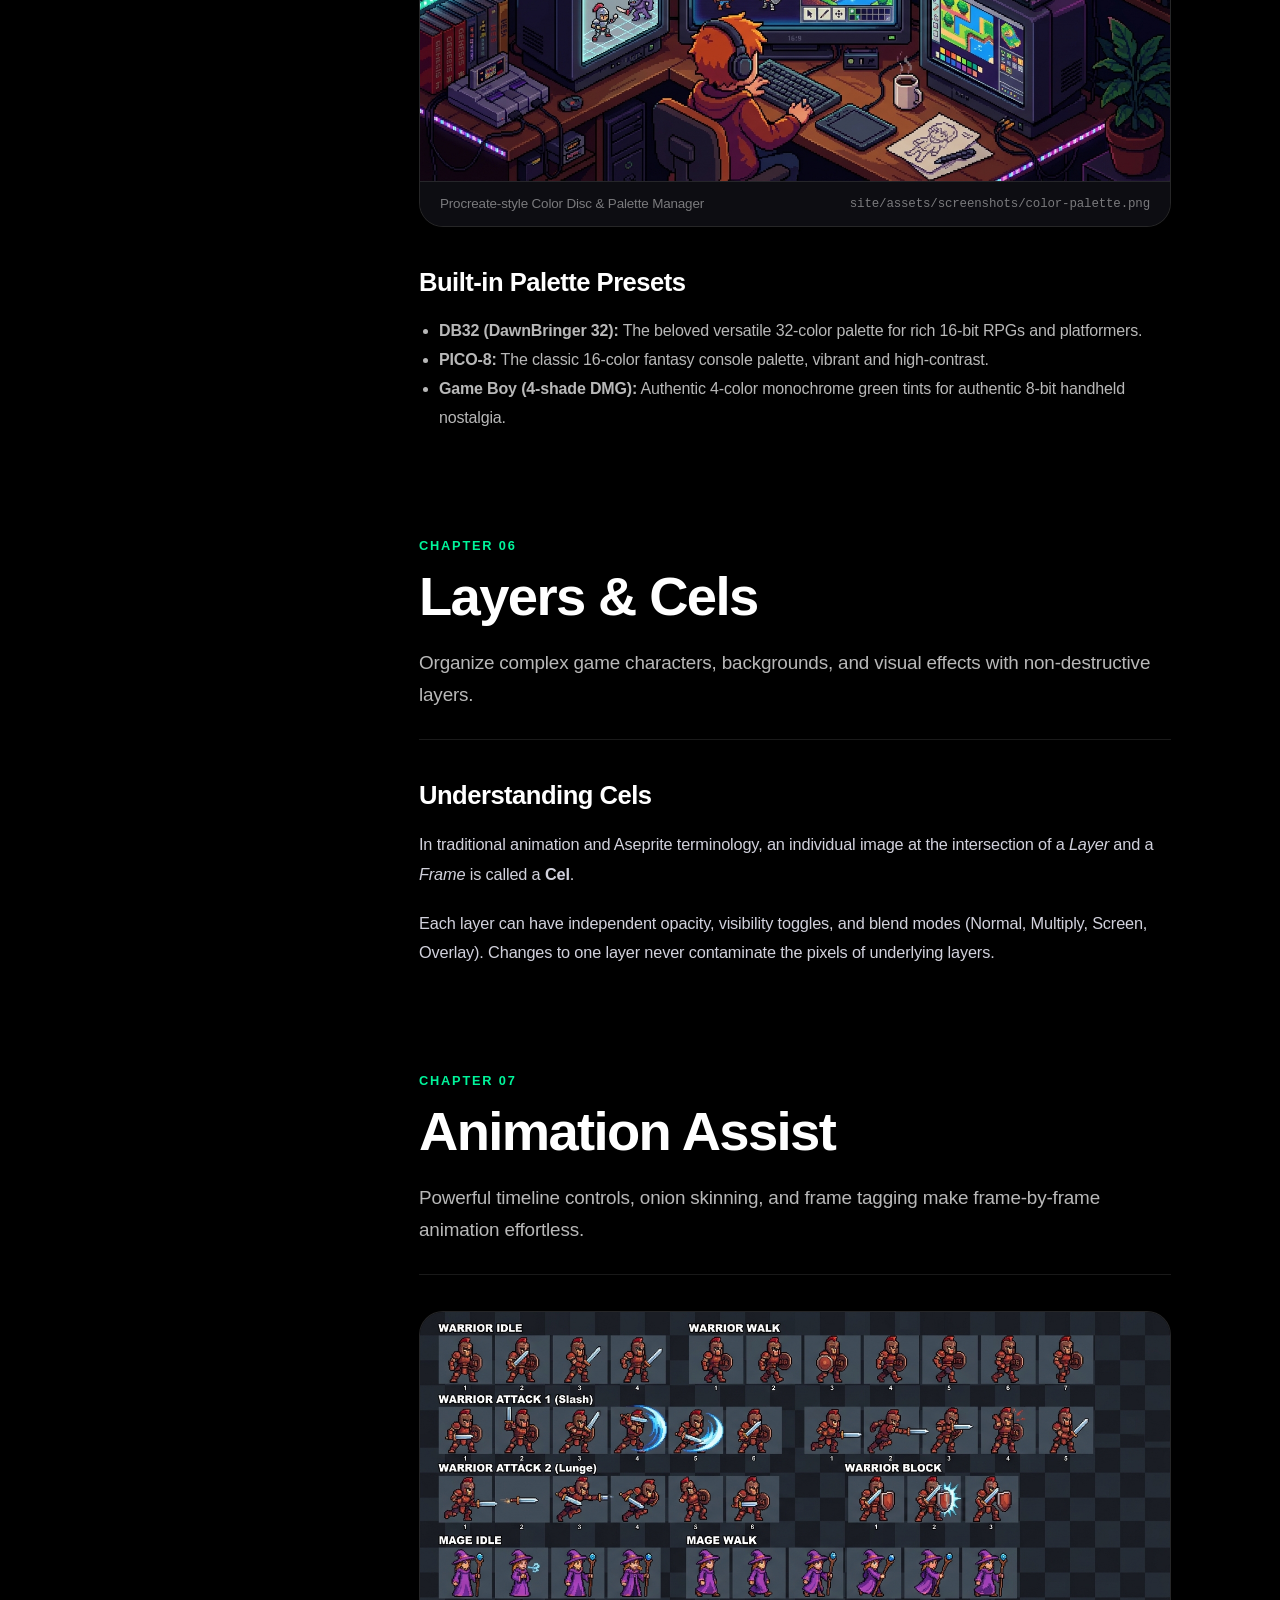
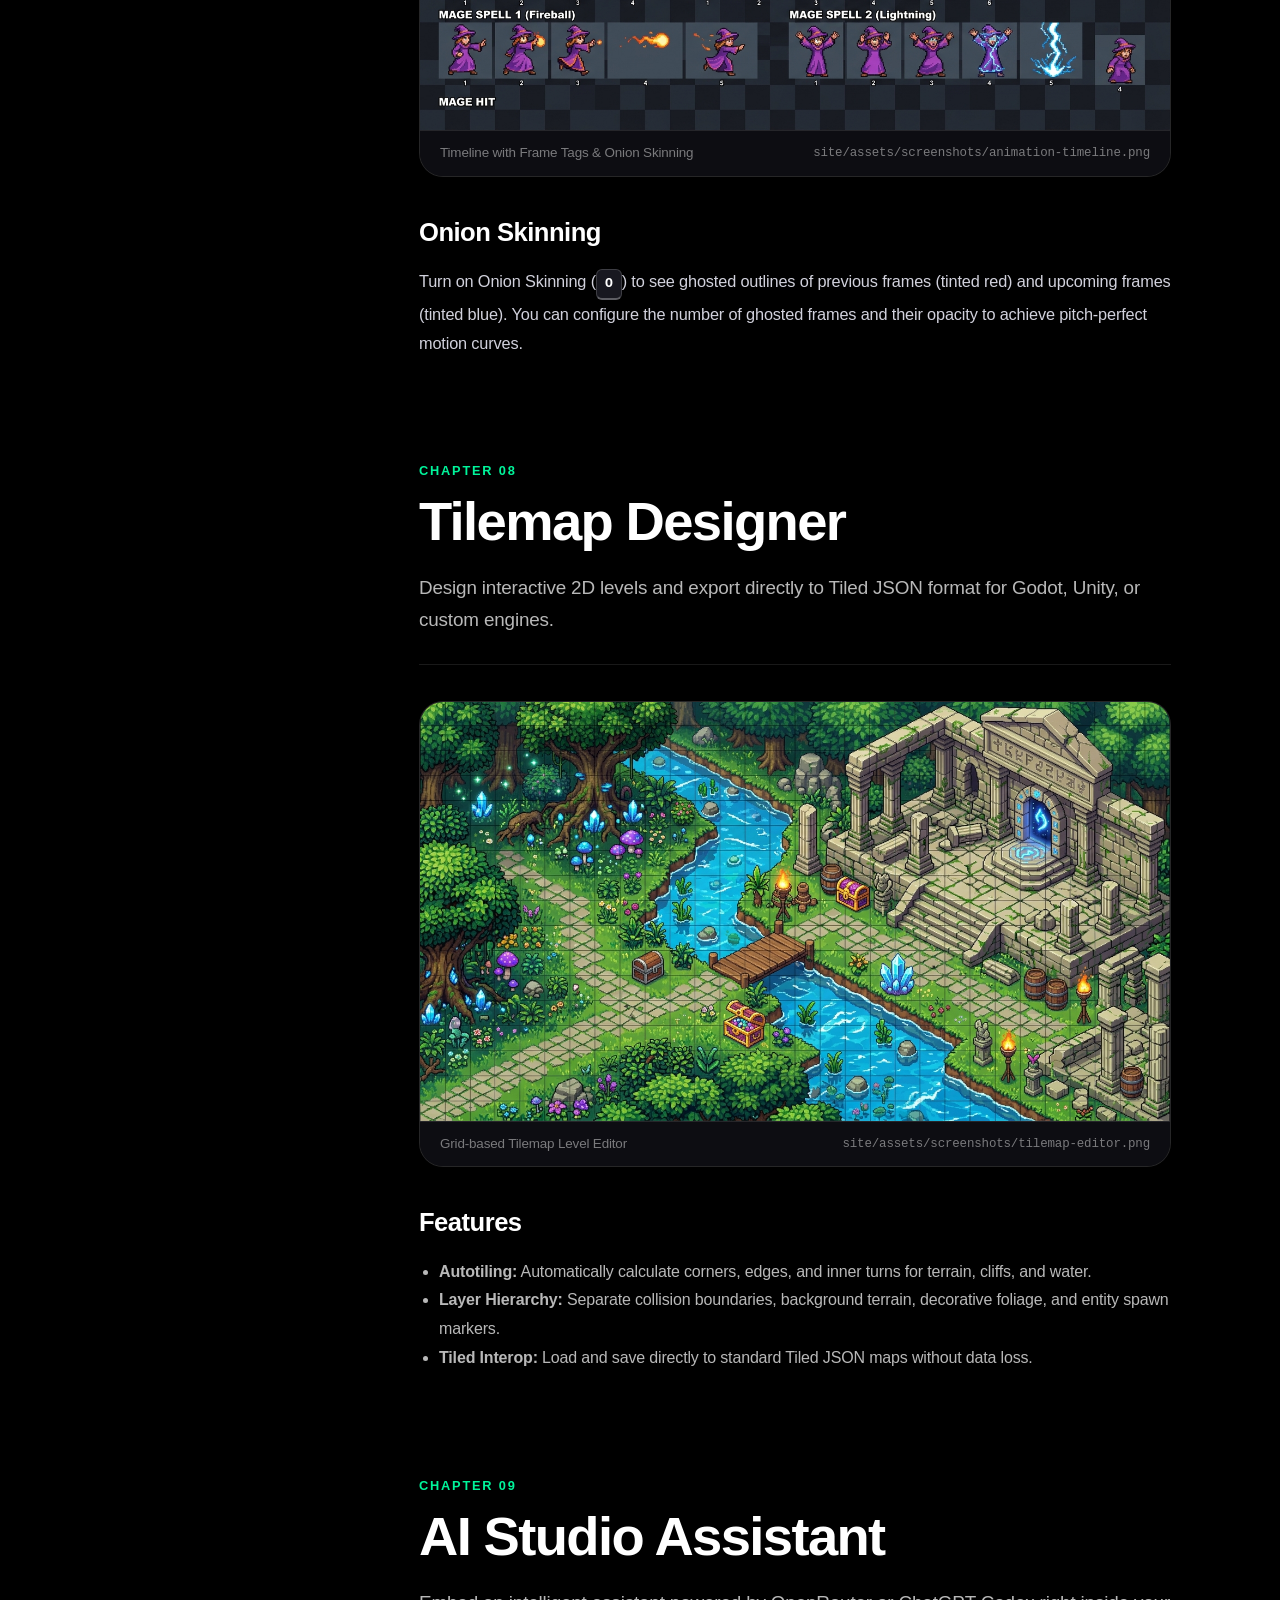
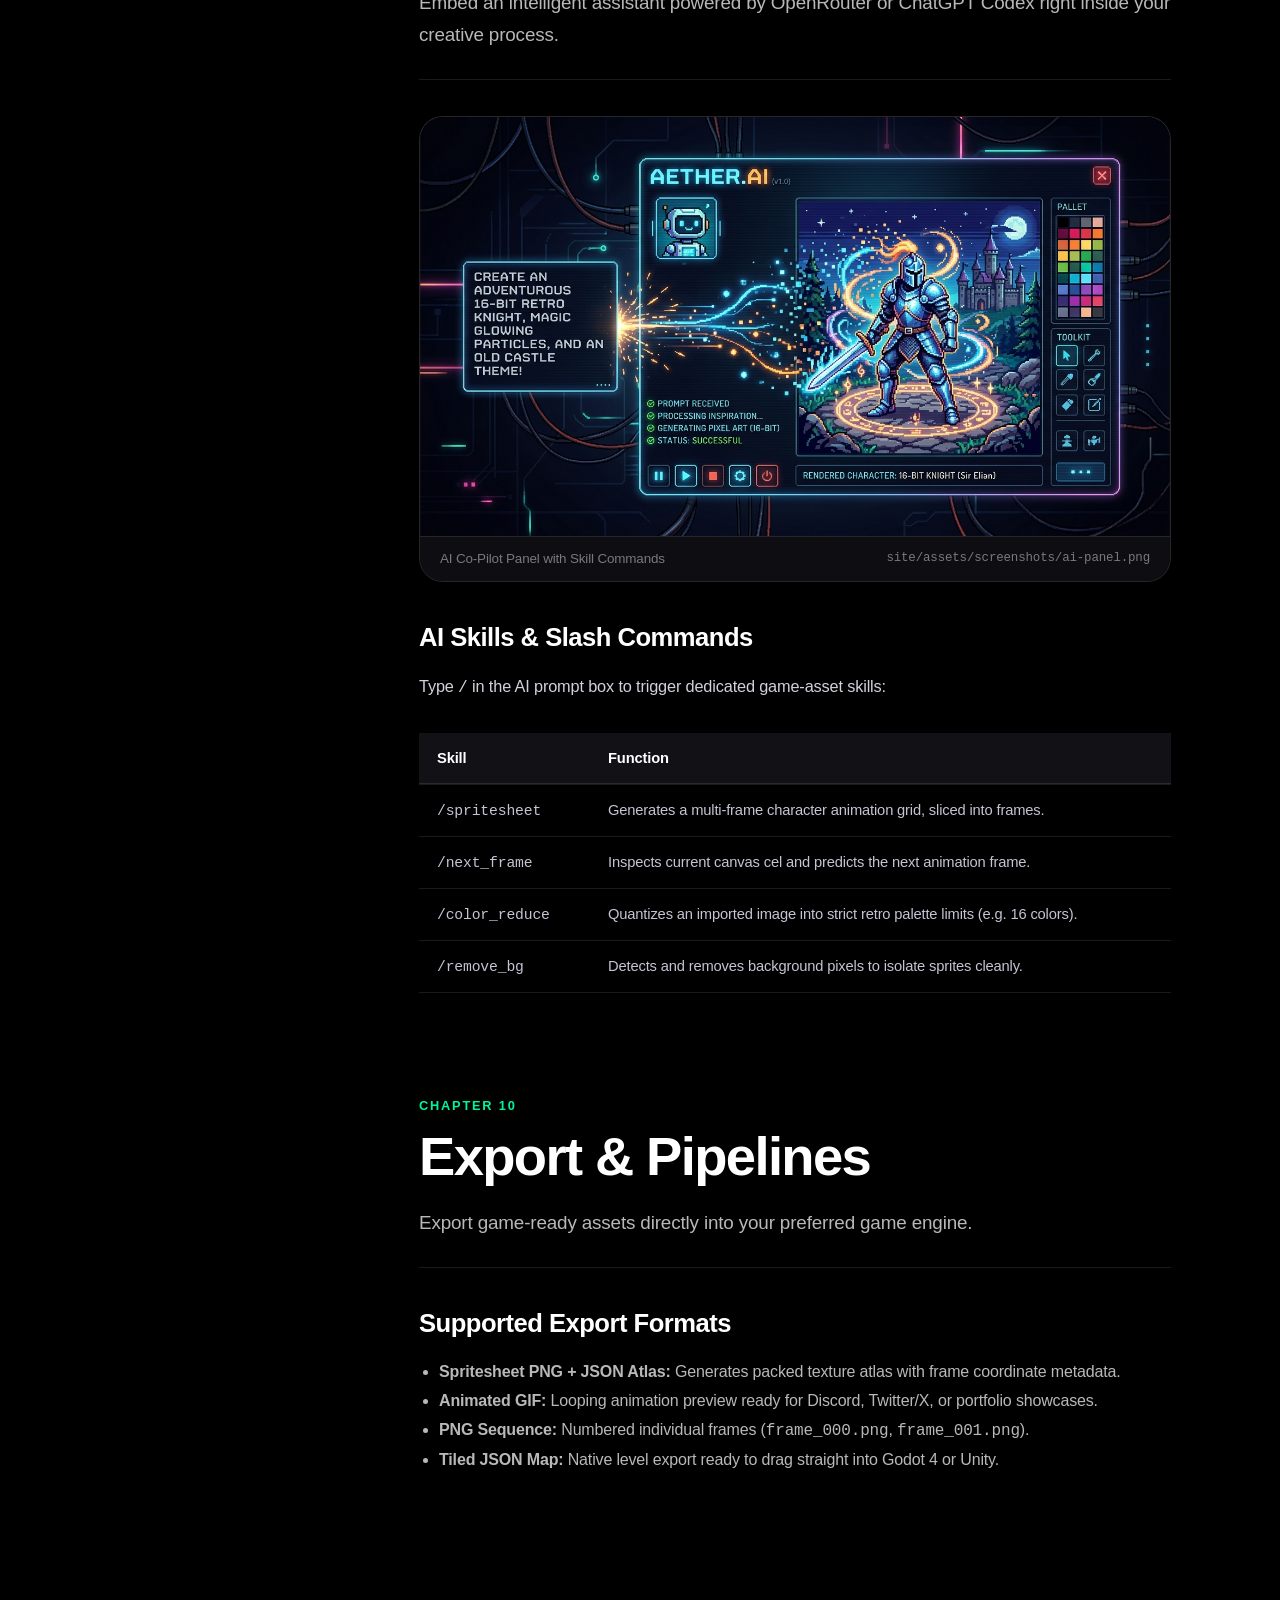
==== commit 84c72922: "Add support reporting feature and enhance legal links - Implemented a button to report inappropriate" ====
--- a/site/handbook/index.html
+++ b/site/handbook/index.html
@@ -31,6 +31,7 @@
         <input type="text" id="handbook-search" class="hb-search-input" placeholder="Search handbook...">
       </div>
       <a href="../index.html" class="pro-btn pro-btn-tertiary pro-btn-sm">Overview</a>
+      <a href="../support.html" class="pro-btn pro-btn-tertiary pro-btn-sm">Support</a>
       <a href="https://github.com/ajithberlin/bixel-native" target="_blank" rel="noopener" class="gh-star-pill" title="Star on GitHub">
         <svg class="gh-star-icon" width="14" height="14" viewBox="0 0 16 16" fill="currentColor" aria-hidden="true">
           <path d="M8 .25a.75.75 0 0 1 .673.418l1.882 3.815 4.21.612a.75.75 0 0 1 .416 1.279l-3.046 2.97.719 4.192a.751.751 0 0 1-1.088.791L8 12.347l-3.766 1.98a.75.75 0 0 1-1.088-.79l.72-4.194L.818 6.374a.75.75 0 0 1 .416-1.28l4.21-.611L7.327.668A.75.75 0 0 1 8 .25Z"></path>
@@ -177,24 +178,6 @@
           <div class="hb-screenshot-card">
             <div class="screenshot-slot" data-slot="interface-overview">
               <img src="../assets/screenshots/interface-overview.png" alt="Bixel Studio Workspace Layout">
-              <div class="slot-placeholder">
-                <div class="slot-header">
-                  <div class="slot-dots">
-                    <span class="slot-dot slot-dot-red"></span>
-                    <span class="slot-dot slot-dot-yellow"></span>
-                    <span class="slot-dot slot-dot-green"></span>
-                  </div>
-                  <span class="slot-title">Bixel Studio — Workspace Layout</span>
-                </div>
-                <div class="slot-body">
-                  <div class="slot-icon">
-                    <svg width="22" height="22" viewBox="0 0 24 24" fill="none" stroke="currentColor" stroke-width="2"><path d="M23 19a2 2 0 0 1-2 2H3a2 2 0 0 1-2-2V8a2 2 0 0 1 2-2h4l2-3h6l2 3h4a2 2 0 0 1 2 2z"></path><circle cx="12" cy="13" r="4"></circle></svg>
-                  </div>
-                  <div class="slot-name">Main Workspace Overview</div>
-                  <div class="slot-hint">Attach app screenshot to display live view in handbook</div>
-                  <span class="slot-badge">interface-overview.png</span>
-                </div>
-              </div>
             </div>
             <div class="hb-screenshot-caption">
               <span>Main workspace overview</span>
@@ -318,24 +301,6 @@
           <div class="hb-screenshot-card">
             <div class="screenshot-slot" data-slot="color-palette">
               <img src="../assets/screenshots/color-palette.png" alt="Color Disc & Palette Presets">
-              <div class="slot-placeholder">
-                <div class="slot-header">
-                  <div class="slot-dots">
-                    <span class="slot-dot slot-dot-red"></span>
-                    <span class="slot-dot slot-dot-yellow"></span>
-                    <span class="slot-dot slot-dot-green"></span>
-                  </div>
-                  <span class="slot-title">Bixel Studio — Color Disc & Palettes</span>
-                </div>
-                <div class="slot-body">
-                  <div class="slot-icon">
-                    <svg width="22" height="22" viewBox="0 0 24 24" fill="none" stroke="currentColor" stroke-width="2"><circle cx="12" cy="12" r="10"></circle><circle cx="12" cy="12" r="4"></circle></svg>
-                  </div>
-                  <div class="slot-name">Color Disc & Preset Palettes</div>
-                  <div class="slot-hint">Attach app screenshot to display live view in handbook</div>
-                  <span class="slot-badge">color-palette.png</span>
-                </div>
-              </div>
             </div>
             <div class="hb-screenshot-caption">
               <span>Procreate-style Color Disc & Palette Manager</span>
@@ -383,24 +348,6 @@
           <div class="hb-screenshot-card">
             <div class="screenshot-slot" data-slot="animation-timeline">
               <img src="../assets/screenshots/animation-timeline.png" alt="Animation Timeline">
-              <div class="slot-placeholder">
-                <div class="slot-header">
-                  <div class="slot-dots">
-                    <span class="slot-dot slot-dot-red"></span>
-                    <span class="slot-dot slot-dot-yellow"></span>
-                    <span class="slot-dot slot-dot-green"></span>
-                  </div>
-                  <span class="slot-title">Bixel Studio — Animation Timeline</span>
-                </div>
-                <div class="slot-body">
-                  <div class="slot-icon">
-                    <svg width="22" height="22" viewBox="0 0 24 24" fill="none" stroke="currentColor" stroke-width="2"><polygon points="5 3 19 12 5 21 5 3"></polygon></svg>
-                  </div>
-                  <div class="slot-name">Animation Timeline & Onion Skinning</div>
-                  <div class="slot-hint">Attach app screenshot to display live view in handbook</div>
-                  <span class="slot-badge">animation-timeline.png</span>
-                </div>
-              </div>
             </div>
             <div class="hb-screenshot-caption">
               <span>Timeline with Frame Tags & Onion Skinning</span>
@@ -427,24 +374,6 @@
           <div class="hb-screenshot-card">
             <div class="screenshot-slot" data-slot="tilemap-editor">
               <img src="../assets/screenshots/tilemap-editor.png" alt="Tilemap Designer">
-              <div class="slot-placeholder">
-                <div class="slot-header">
-                  <div class="slot-dots">
-                    <span class="slot-dot slot-dot-red"></span>
-                    <span class="slot-dot slot-dot-yellow"></span>
-                    <span class="slot-dot slot-dot-green"></span>
-                  </div>
-                  <span class="slot-title">Bixel Studio — Tilemap Designer</span>
-                </div>
-                <div class="slot-body">
-                  <div class="slot-icon">
-                    <svg width="22" height="22" viewBox="0 0 24 24" fill="none" stroke="currentColor" stroke-width="2"><rect x="3" y="3" width="18" height="18" rx="2" ry="2"></rect><line x1="3" y1="9" x2="21" y2="9"></line><line x1="3" y1="15" x2="21" y2="15"></line><line x1="9" y1="3" x2="9" y2="21"></line><line x1="15" y1="3" x2="15" y2="21"></line></svg>
-                  </div>
-                  <div class="slot-name">Tilemap Designer & Autotile</div>
-                  <div class="slot-hint">Attach app screenshot to display live view in handbook</div>
-                  <span class="slot-badge">tilemap-editor.png</span>
-                </div>
-              </div>
             </div>
             <div class="hb-screenshot-caption">
               <span>Grid-based Tilemap Level Editor</span>
@@ -473,24 +402,6 @@
           <div class="hb-screenshot-card">
             <div class="screenshot-slot" data-slot="ai-panel">
               <img src="../assets/screenshots/ai-panel.png" alt="AI Studio Assistant Drawer">
-              <div class="slot-placeholder">
-                <div class="slot-header">
-                  <div class="slot-dots">
-                    <span class="slot-dot slot-dot-red"></span>
-                    <span class="slot-dot slot-dot-yellow"></span>
-                    <span class="slot-dot slot-dot-green"></span>
-                  </div>
-                  <span class="slot-title">Bixel Studio — AI Co-Pilot Panel</span>
-                </div>
-                <div class="slot-body">
-                  <div class="slot-icon">
-                    <svg width="22" height="22" viewBox="0 0 24 24" fill="none" stroke="currentColor" stroke-width="2"><path d="M12 2a2 2 0 0 1 2 2v2a2 2 0 0 1-2 2 2 2 0 0 1-2-2V4a2 2 0 0 1 2-2z"></path><rect x="4" y="8" width="16" height="12" rx="2"></rect><circle cx="9" cy="13" r="1.5"></circle><circle cx="15" cy="13" r="1.5"></circle></svg>
-                  </div>
-                  <div class="slot-name">AI Studio Assistant Drawer</div>
-                  <div class="slot-hint">Attach app screenshot to display live view in handbook</div>
-                  <span class="slot-badge">ai-panel.png</span>
-                </div>
-              </div>
             </div>
             <div class="hb-screenshot-caption">
               <span>AI Co-Pilot Panel with Skill Commands</span>
--- a/site/assets/css/style.css
+++ b/site/assets/css/style.css
@@ -566,100 +566,17 @@
 }
 
 /* ==========================================================================
-   Pure CSS Screenshot Slot Placeholder
+   Screenshot media
    ========================================================================== */
 .screenshot-slot {
   width: 100%;
   position: relative;
   overflow: hidden;
 }
-
-.slot-placeholder {
-  display: flex;
-  flex-direction: column;
-  min-height: 360px;
-  background: linear-gradient(135deg, #101015 0%, #060608 100%);
-  position: relative;
-}
-
-.slot-header {
-  height: 40px;
-  background: #14141a;
-  border-bottom: 1px solid var(--border-hairline);
-  display: flex;
-  align-items: center;
-  padding: 0 16px;
-  gap: 8px;
-}
-
-.slot-dots {
-  display: flex;
-  gap: 6px;
-}
-
-.slot-dot {
-  width: 9px;
-  height: 9px;
-  border-radius: 50%;
-}
-.slot-dot-red { background: #ff5f56; }
-.slot-dot-yellow { background: #ffbd2e; }
-.slot-dot-green { background: #27c93f; }
-
-.slot-title {
-  font-size: 0.8rem;
-  color: var(--text-tertiary);
-  margin-left: 8px;
-  font-family: var(--font-sans);
-}
-
-.slot-body {
-  flex: 1;
-  display: flex;
-  flex-direction: column;
-  align-items: center;
-  justify-content: center;
-  padding: 36px 20px;
-  text-align: center;
-}
-
-.slot-icon {
-  width: 50px;
-  height: 50px;
-  border-radius: 14px;
-  background: rgba(247, 35, 91, 0.12);
-  border: 1px dashed rgba(247, 35, 91, 0.4);
-  display: flex;
-  align-items: center;
-  justify-content: center;
-  margin-bottom: 14px;
-  color: var(--accent-magenta);
-}
-
-.slot-name {
-  font-size: 1.1rem;
-  font-weight: 700;
-  color: #ffffff;
-  margin-bottom: 6px;
-}
-
-.slot-hint {
-  font-size: 0.84rem;
-  color: var(--text-secondary);
-  max-width: 320px;
-  line-height: 1.5;
-}
-
-.slot-badge {
-  margin-top: 14px;
-  display: inline-block;
-  font-size: 0.75rem;
-  font-family: var(--font-mono);
-  background: rgba(255, 255, 255, 0.05);
-  border: 1px solid var(--border-hairline);
-  padding: 4px 10px;
-  border-radius: 6px;
-  color: var(--accent-cyan);
+.screenshot-slot img {
+  display: block;
+  width: 100%;
+  height: auto;
 }
 
 /* ==========================================================================
@@ -865,4 +782,3 @@
     padding: 36px 24px;
   }
 }
-
